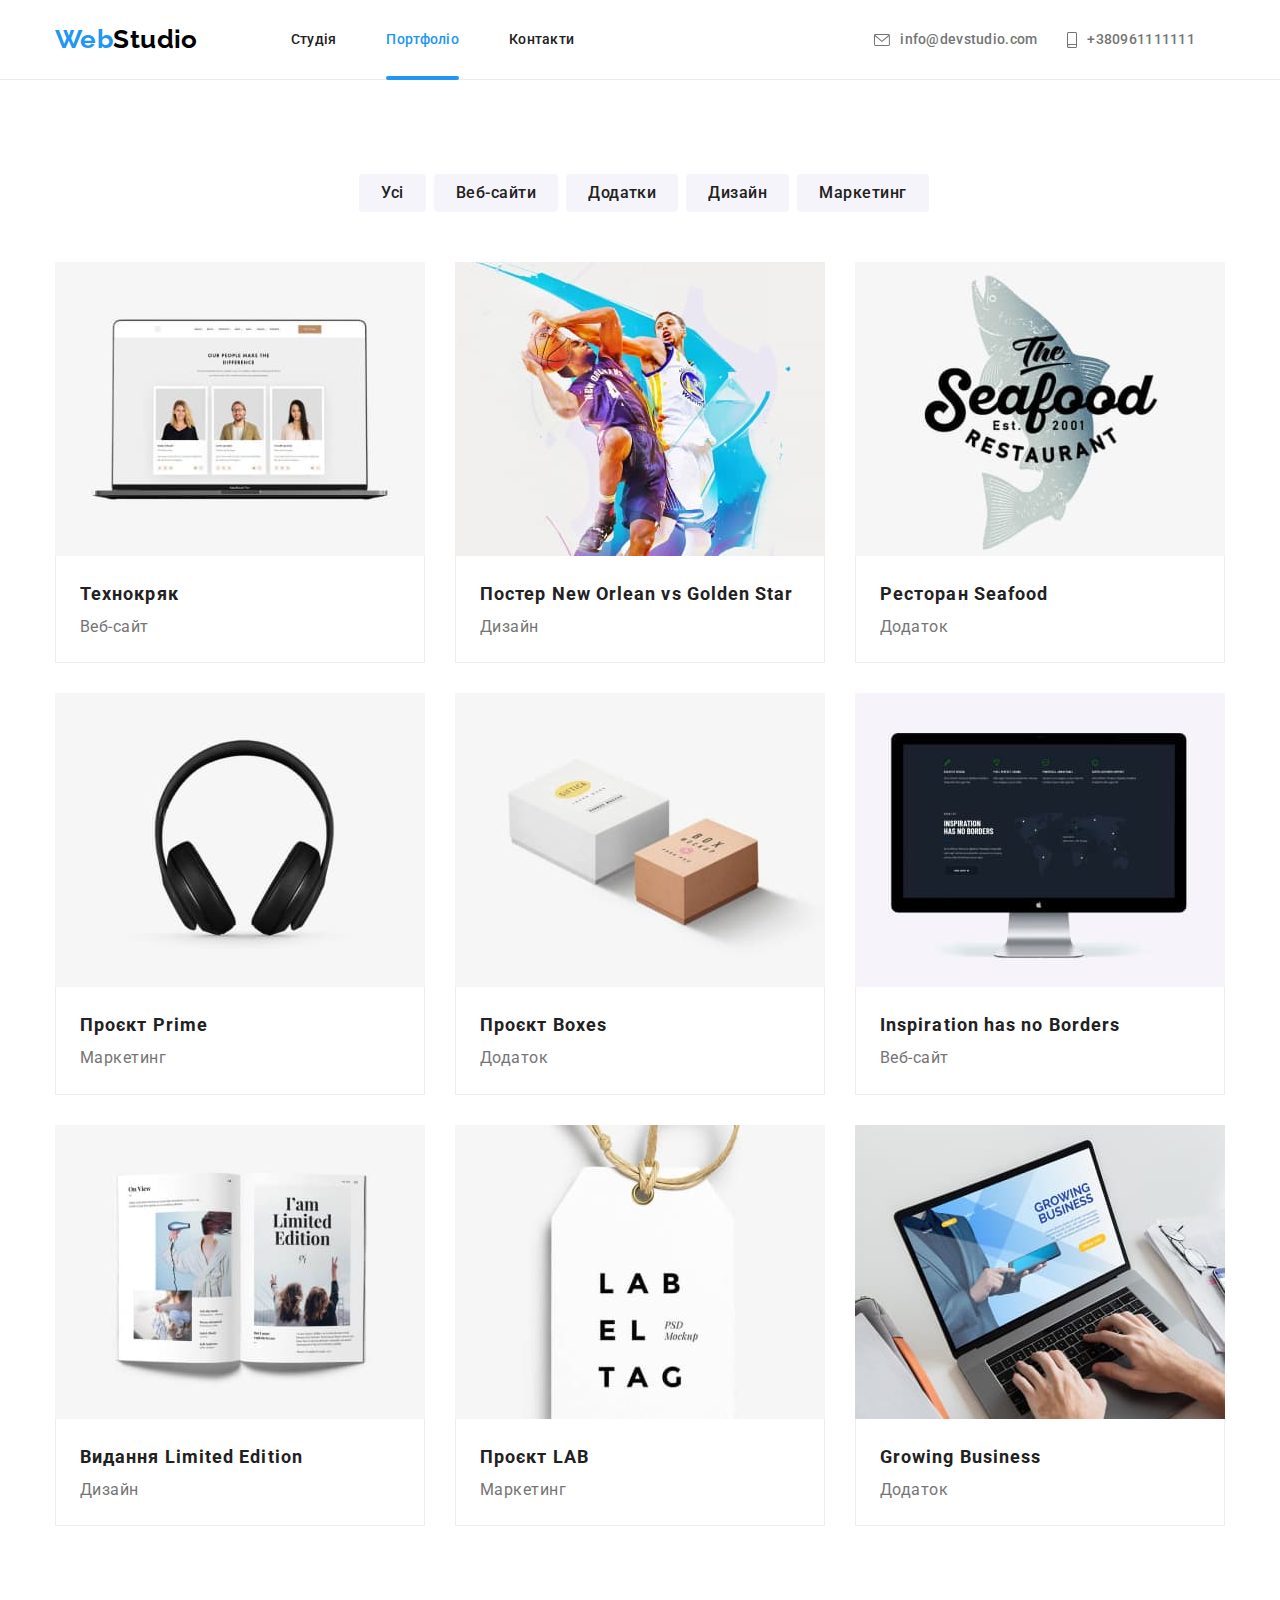
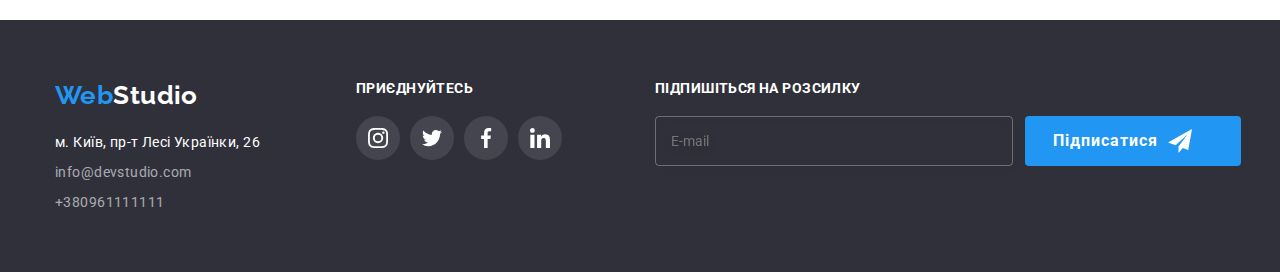
==== portfolio.html @ 1a04f48d "clone hw#6" ====
<!DOCTYPE html>
<html lang="uk">
  <head>
    <meta charset="UTF-8" />
    <meta http-equiv="X-UA-Compatible" content="IE=edge" />
    <meta name="viewport" content="width=device-width, initial-scale=1.0" />
    <title>Document</title>
    <link rel="preconnect" href="https://fonts.googleapis.com" />
    <link rel="preconnect" href="https://fonts.gstatic.com" crossorigin />
    <link href="https://fonts.googleapis.com/css2?family=Raleway:wght@700&family=Roboto:wght@400;500;700;900&display=swap"
      rel="stylesheet" />
    <link
      rel="stylesheet"
      href="https://cdnjs.cloudflare.com/ajax/libs/modern-normalize/1.1.0/modern-normalize.min.css"
    />
    <link rel="stylesheet" href="./css/styles.css" />
  </head>
  <body>
    <!-- HEADER -->
    <header class="header">
      <div class="container">
        <nav class="header-nav">
          <a lang="en" href="./index.html" class="logo">Web<span class="logo-black">Studio</span></a>
          <ul class="list header-list">
            <li class="item"><a class="link " href="./index.html">Студія</a></li>
            <li class="item"><a class="link current" href="./portfolio.html">Портфоліо</a></li>
            <li class="item"><a class="link" href="">Контакти</a></li>
          </ul>
          <ul class="list header-nav">
            <li class="item ">
              <a class="contacts" href="mailto:info@devstudio.com"> <svg class="header-list-icon" width="16" height="12">
                  <use href="./images/icons.svg#icon-mail"></use>
                </svg>
                info@devstudio.com</a>
            </li>
            <li class="item  ">
              <a class="contacts" href="tel:+380961111111"> <svg class="header-list-icon" width="10" height="16">
                  <use href="./images/icons.svg#icon-phone"></use>
                </svg>+380961111111</a>
            </li>
          </ul>
        </nav>
      </div>
    </header>
    <main>
      <!-- PORTFOLIO TITLE -->
      <section class="portfolio-section">
        <div class="container">
          <h1 class="portfolio-hidden">Портфоліо</h1>
          <ul class="list upper-list">
            <li class="item"><button class="portfolio-list" type="button">Усі</button></li>
            <li class="item"><button class="portfolio-list" type="button">Веб-сайти</button></li>
            <li class="item"><button class="portfolio-list" type="button">Додатки</button></li>
            <li class="item"><button class="portfolio-list" type="button">Дизайн</button></li>
            <li class="item"><button class="portfolio-list" type="button">Маркетинг</button></li>
          </ul>
          <ul class="list lower-list">
            <li class="item">
              <a class="reference" href="">
                <div class="lower-list-overlay">
                  <img  src="./images/notebook.jpg" alt="Ноутбук" width="370" />
                  <p class="lower-list-overlay-text">Ресурс пропонує комплексні пропозиції з різним рівнем функціоналу та сервісів. Все це дозволить відвідувачу отримати
                  вичерпні відомості про компанію чи приватну особу.</p>
                </div>
                <div class="border">
                  <h2 class="portfolio-title">Технокряк</h2>
                  <p class="portfolio-text">Веб-сайт</p>
                </div>
              </a>
            </li>
            <li class="item">
              <a class="reference" href="">
                <div class="lower-list-overlay">
                  <img class="img" src="./images/nba.jpg" alt="Чоловік грає в баскетбол" width="370" />
                  <p class="lower-list-overlay-text">Ресурс пропонує комплексні пропозиції з різним рівнем функціоналу та сервісів. Все це
                    дозволить відвідувачу отримати
                    вичерпні відомості про компанію чи приватну особу.</p>
                </div>
                <div class="border">
                  <h2 class="portfolio-title">
                    Постер <span lang="en">New Orlean vs Golden Star</span>
                  </h2>
                  <p class="portfolio-text">Дизайн</p>
                </div>
              </a>
            </li>
            <li class="item">
              <a class="reference" href="">
                <div class="lower-list-overlay">
                  <img class="img" src="./images/seafood.jpg" alt="Морська їжа" width="370" />
                  <p class="lower-list-overlay-text">Ресурс пропонує комплексні пропозиції з різним рівнем функціоналу та сервісів. Все це
                    дозволить відвідувачу отримати
                    вичерпні відомості про компанію чи приватну особу.</p>
                </div>
                <div class="border">
                  <h2 class="portfolio-title">Ресторан Seafood</h2>
                  <p class="portfolio-text">Додаток</p>
                </div>
              </a>
            </li>
            <li class="item">
              <a class="reference" href="">
                <div class="lower-list-overlay">
                  <img class="img" src="./images/earpods.jpg" alt="Навушники" width="370" />
                  <p class="lower-list-overlay-text">Ресурс пропонує комплексні пропозиції з різним рівнем функціоналу та сервісів. Все це
                    дозволить відвідувачу отримати
                    вичерпні відомості про компанію чи приватну особу.</p>
                </div>
                <div class="border">
                  <h2 class="portfolio-title">Проєкт Prime</h2>
                  <p class="portfolio-text">Маркетинг</p>
                </div>
              </a>
            </li>
            <li class="item">
              <a class="reference" href="">
                <div class="lower-list-overlay">
                  <img class="img" src="./images/boxes.jpg" alt="Коробки" width="370" />
                  <p class="lower-list-overlay-text">Ресурс пропонує комплексні пропозиції з різним рівнем функціоналу та сервісів. Все це
                    дозволить відвідувачу отримати
                    вичерпні відомості про компанію чи приватну особу.</p>
                </div>
                <div class="border">
                  <h2 class="portfolio-title">Проєкт Boxes</h2>
                  <p class="portfolio-text">Додаток</p>
                </div>
              </a>
            </li>
            <li class="item">
              <a class="reference" href="">
                <div  class="lower-list-overlay">
                  <img class="img" src="./images/monitor.jpg" alt="Монітор" width="370" />
                  <p class="lower-list-overlay-text">Ресурс пропонує комплексні пропозиції з різним рівнем функціоналу та сервісів. Все це
                    дозволить відвідувачу отримати
                    вичерпні відомості про компанію чи приватну особу.</p>
                </div>
                <div class="border">
                  <h2 class="portfolio-title">Inspiration has no Borders</h2>
                  <p class="portfolio-text">Веб-сайт</p>
                </div>
              </a>
            </li>
            <li class="item">
              <a class="reference" href="">
                <div  class="lower-list-overlay">
                  <img class="img" src="./images/magazine.jpg" alt="Журнал" width="370" />
                  <p class="lower-list-overlay-text">Ресурс пропонує комплексні пропозиції з різним рівнем функціоналу та сервісів. Все це
                    дозволить відвідувачу отримати
                    вичерпні відомості про компанію чи приватну особу.</p>
                </div>
                <div class="border">
                  <h2 class="portfolio-title">Видання Limited Edition</h2>
                  <p class="portfolio-text">Дизайн</p>
                </div>
              </a>
            </li>
            <li class="item">
              <a class="reference" href="">
               <div  class="lower-list-overlay">
                <img class="img" src="./images/lab.jpg" alt="Стікер" width="370" />
                <p class="lower-list-overlay-text">Ресурс пропонує комплексні пропозиції з різним рівнем функціоналу та сервісів. Все це
                  дозволить відвідувачу отримати
                  вичерпні відомості про компанію чи приватну особу.</p>
               </div>
                <div class="border">
                  <h2 class="portfolio-title">Проєкт LAB</h2>
                  <p class="portfolio-text">Маркетинг</p>
                </div>
              </a>
            </li>
            <li class="item">
              <a class="reference" href="">
                <div  class="lower-list-overlay">
                  <img class="img" src="./images/bussines.jpg" alt="Людина за ноутбуком" width="370" />
                  <p class="lower-list-overlay-text">Ресурс пропонує комплексні пропозиції з різним рівнем функціоналу та сервісів. Все це
                    дозволить відвідувачу отримати
                    вичерпні відомості про компанію чи приватну особу.</p>
                </div>
                <div class="border">
                  <h2 class="portfolio-title">Growing Business</h2>
                  <p class="portfolio-text">Додаток</p>
                </div>
              </a>
            </li>
          </ul>
        </div>
      </section>
    </main>
    <!-- FOOTER -->
    <footer class="footer">
      <div class="container footer-common-container">
        <div class="footer-nav-left">
          <a lang="en" href="./index.html" class="logo-footer">Web<span class="logo-white">Studio</span></a>
          <address>
            <ul class="footer-list-left list">
              <li>
                <a class="footer-adress-geo"
                  href="https://www.google.com/maps/place/%D0%B1%D1%83%D0%BB.+%D0%9B%D0%B5%D1%81%D0%B8+%D0%A3%D0%BA%D1%80%D0%B0%D0%B8%D0%BD%D0%BA%D0%B8,+26,+%D0%9A%D0%B8%D0%B5%D0%B2,+02000/@50.4265807,30.5361971,17z/data=!3m1!4b1!4m5!3m4!1s0x40d4cf0e033ecbe9:0x57a4dffefec77da0!8m2!3d50.4265807!4d30.5383858"
                  target="_blank" rel="noopener noreferrer">м. Київ, пр-т Лесі Українки, 26</a>
              </li>
              <li>
                <a href="mailto:info@devstudio.com" class="footer-adress-mail">info@devstudio.com</a>
              </li>
              <li><a href="tel:+380961111111" class="footer-adress-tel">+380961111111</a></li>
            </ul>
          </address>
        </div>
        <div class="footer-nav-right">
          <h3 class="footer-title-right">Приєднуйтесь</h3>
          <ul class="footer-list-right list">
            <li class="item footer-item-social">
              <a class="footer-link-social" href=""><svg class="footer-item-icon"
                  width="20" height="20">
                  <use href="./images/icons.svg#icon-instagram"></use></svg></a></li>
            <li class="item footer-item-social">
              <a class="footer-link-social" href=""><svg class="footer-item-icon"
                  width="20" height="20">
                  <use href="./images/icons.svg#icon-twitter"></use></svg></a></li>
            <li class="item footer-item-social">
              <a class="footer-link-social" href=""><svg class="footer-item-icon"
                  width="20" height="20">
                  <use href="./images/icons.svg#icon-facebook"></use></svg></a></li>
            <li class="item footer-item-social">
              <a class="footer-link-social" href=""><svg class="footer-item-icon"
                  width="20" height="20">
                  <use href="./images/icons.svg#icon-linkedin"></use></svg></a></li>
          </ul>
        </div>

        <div class="footer-nav-signup">
          <h3 class="footer-title-signup">Підпишіться на розсилку</h3>
          <form class="footer-signup-form">
            <input class="footer-nav-input" type="email" name="email" placeholder="E-mail">
            <button type="submit" class="button footer-signup-btn"> Підписатися <svg class="footer-signup-icon" width="24"
                height="24">
                <use href="./images/icons.svg#icon-send-1"></use>
              </svg></button>
          </form>
        </div>
      </div>
    </footer>
  </body>
</html>
---- css/styles.css ----
:root {
  --primary-text-color: #212121;
  --title-text-color: #757575;
  --accent-color: #2196f3;
  --secondary-text-color: #ffffff;
  --secondary-bkg-color: #f5f4fa;
  --secondary-logo-color: #000000;
  --primary-telmail-color: rgba(255, 255, 255, 0.6);
  --additional-items-color: #afb1b8;

  --trns: 250ms cubic-bezier(0.4, 0, 0.2, 1);
}
body {
  box-sizing: border-box;
  font-size: 14px;
  margin: 0;
  padding: 0;
  color: var(--primary-text-color);
  font-family: 'Roboto', sans-serif;
  letter-spacing: 0.03em;
}
h1,
h2,
h3,
h4,
h5,
h6,
p {
  margin: 0;
}
html,
body {
  margin: 0;
  padding: 0;
}
img {
  display: block;
  max-width: 100%;
  height: auto;
  margin: 0;
}
.container {
  margin-left: auto;
  margin-right: auto;
  width: 1200px;
  padding: 0 15px;
}
/* HEADER */
.header {
  background-color: var(--secondary-text-color);
  border-bottom: 1px solid #ececec;
  height: 80px;
}
.header-list .link {
  display: block;
  padding-top: 32px;
  padding-bottom: 32px;
}
.header-list .current {
  position: relative;
}
.current::after {
  position: absolute;
  content: '';
  bottom: 0;
  left: 0;
  width: 100%;
  height: 4px;

  background-color: var(--accent-color);
  border-radius: 2px;
}

.header-nav .contacts {
  display: flex;
  padding-top: 32px;
  padding-bottom: 32px;
  align-items: center;
}
.list {
  list-style: none;
  padding: 0;
  margin: 0;
}

.logo {
  display: block;
  color: var(--accent-color);
  text-decoration: none;
  font-family: Raleway, sans-serif;
  font-weight: 700;
  font-size: 26px;
  line-height: 1.19;
  padding-top: 24px;
  padding-bottom: 25px;
}
.link.current {
  color: var(--accent-color);
  text-decoration: none;
}
.logo-black {
  color: var(--secondary-logo-color);
}
.header-list {
  display: flex;
  margin-left: 93px;
}

.header-list .item:not(:last-child) {
  margin-right: 50px;
}
.header-nav {
  display: flex;
  align-items: center;
}
.link {
  color: var(--primary-text-color);
  text-decoration: none;
  letter-spacing: 0.02em;
  font-weight: 500;
  font-size: 14px;
  line-height: 1.14;

  transition: color var(--trns);
}

.link:hover,
.link:focus {
  color: var(--accent-color);
}
.header-nav {
  display: flex;
  margin-left: auto;
}
.header-nav .item {
  margin-right: 30px;
}
.contacts {
  color: var(--title-text-color);
  text-decoration: none;
  letter-spacing: 0.02em;
  font-weight: 500;
  font-size: 14px;
  line-height: 1.14;

  transition: color var(--trns);
}

.contacts:hover,
.contacts:focus {
  color: var(--accent-color);
}
.contacts-icon {
  margin-right: 10px;
}
.contacts:hover .header-list-icon,
.contacts:focus .header-list-icon {
  fill: var(--accent-color);
}
.header-list-icon {
  margin-right: 10px;
  fill: var(--title-text-color);

  transition: fill var(--trns);
}
/* MAIN HERO */
.hero {
  max-width: 1600px;
  height: 600px;
  margin: 0 auto;
  background-image: linear-gradient(to right, rgba(47, 48, 58, 0.4), rgba(47, 48, 58, 0.4)),
    url(../images/overlay.jpg);
  background-repeat: no-repeat;
  background-position: center;
  background-size: cover;
  text-align: center;
  padding-top: 200px;
  padding-bottom: 200px;
  background-color: #2f303a;
}

.hero-title {
  color: var(--secondary-text-color);
  font-weight: 900;
  font-size: 44px;
  line-height: 1.36;

  letter-spacing: 0.06em;
  text-transform: uppercase;
  margin-left: auto;
  margin-right: auto;
  margin-bottom: 30px;
  width: 696px;
}
.button {
  color: var(--secondary-text-color);
  background-color: var(--accent-color);
  font-weight: 700;
  font-size: 16px;
  line-height: 1.88;
  cursor: pointer;
  align-items: center;
  text-align: center;
  letter-spacing: 0.06em;
  font-family: inherit;
  border-radius: 4px;
  padding: 10px 32px;
  min-width: 216px;
  border: 0px;

  transition: background-color var(--trns);
}
.button:hover,
.button:focus {
  color: var(--secondary-text-color);
  background-color: #188ce8;
}
/* FEATURES */

.features {
  padding-top: 94px;
  padding-bottom: 94px;
}
.features-list {
  display: flex;
}
.features-list-item {
  display: block;
  width: 270px;
  border-radius: 4px;
}
.features-list-item:not(:last-child) {
  margin-right: 30px;
}
.features-icon {
  display: flex;
  justify-content: center;
  align-items: center;
  width: 270px;
  height: 120px;
  margin-bottom: 30px;
  background-color: var(--secondary-bkg-color);
  border-radius: 4px;
}

.advantages {
  visibility: hidden;
  pointer-events: none;
  position: absolute;
}
.features-title {
  font-size: 14px;
  line-height: 1.14;
  text-transform: uppercase;
  margin-top: 0;
  margin-bottom: 10px;
}
.features-text {
  color: var(--title-text-color);
  font-size: 14px;
  line-height: 1.7;
  margin-top: 0;
  margin-bottom: 0;
}
/* WORKS */

.work {
  font-size: 36px;
  line-height: 1.16;
  text-align: center;
  margin-top: 0;
  margin-bottom: 50px;
}
.work-section {
  padding-bottom: 94px;
}
.work-list {
  display: flex;
}
.work-list .item {
  margin-right: 30px;
}
.work-list .item:nth-child(3n) {
  margin-right: 0;
}
.work-section .item {
  position: relative;
}
.work-section-title {
  position: absolute;
  bottom: 0;
  left: 0;
  display: flex;
  justify-content: center;
  align-items: center;

  width: 100%;
  height: 70px;

  background-color: rgba(47, 48, 58, 0.8);
  color: var(--secondary-text-color);

  font-size: 14px;
  line-height: 1.14px;
  text-align: center;
  letter-spacing: 0.03em;
  text-transform: uppercase;
}
/* TEAM */

.team-our {
  font-size: 36px;
  line-height: 1.16;
  text-align: center;
  padding-bottom: 0;
  margin-top: 0;
  margin-bottom: 50px;
}
.player-one,
.player-three {
  padding: 30px 70px;
}
.player-two {
  padding: 30px 61px 30px 62px;
}
.player-four {
  padding: 30px 62px 30px 63px;
}
.team {
  padding-bottom: 94px;
  padding-top: 94px;
}
.team-list {
  display: flex;
}
.team-list .item {
  margin-right: 30px;
  background-color: var(--secondary-text-color);
  box-shadow: 0px 1px 3px rgba(0, 0, 0, 0.12), 0px 1px 1px rgba(0, 0, 0, 0.14),
    0px 2px 1px rgba(0, 0, 0, 0.2);
  border-radius: 0px 0px 4px 4px;
}
.team-list .item:nth-child(4n) {
  margin-right: 0;
}
.position {
  margin-top: 10px;
}
.team:nth-child(2n) {
  background-color: var(--secondary-bkg-color);
}
.name {
  font-weight: 500;
  font-size: 16px;
  line-height: 1.19;
  text-align: center;
}
.position {
  color: var(--title-text-color);
  font-size: 16px;
  line-height: 1.9;
  text-align: center;
}
.team-list-social {
  display: flex;
  justify-content: center;
  padding: 16px 32px 30px 32px;
  gap: 10px;
}
.team-link-social {
  fill: var(--additional-items-color);
  display: flex;
  justify-content: center;
  align-items: center;
  width: 44px;
  height: 44px;
  border-radius: 50%;

  transition: fill var(--trns), border-radius var(--trns), background-color var(--trns);
}
.team-link-social:hover,
.team-link-social:focus {
  fill: var(--secondary-text-color);
  border-radius: 50%;
  background-color: var(--accent-color);
}

/* CLIENTS */
.clients {
  padding: 94px 0;
}
.clients-title {
  font-size: 36px;
  line-height: 1.16;
  text-align: center;
  margin-bottom: 50px;
}
.clients-list {
  display: flex;
}
.clients-list-link {
  display: flex;
  justify-content: center;
  align-items: center;
  width: 170px;
  height: 92px;
  border: 1px solid var(--additional-items-color);
  border-radius: 4px;

  transition: border var(--trns);
}
.clients-list-item + .clients-list-item {
  margin-left: 30px;
}
.clients .clients-item {
  fill: var(--additional-items-color);

  transition: fill var(--trns);
}
.clients-list-link:hover,
.clients-list-link:focus {
  border: 1px solid var(--accent-color);
}
.clients-list-link:hover .clients-item,
.clients-list-link:focus .clients-item {
  fill: var(--accent-color);
}

/* FOOTER */
.footer-list-left {
  display: inline-block;
  font-weight: 400;
  font-size: 14px;
  line-height: 1.7;
  letter-spacing: 0.03em;
  font-style: normal;
}
.footer-common-container {
  display: flex;
}
.footer {
  padding: 60px 0 60px 0;
  background-color: #2f303a;
}
.footer-adress-mail {
  display: block;
  width: 231px;
  height: 21px;
  color: var(--primary-telmail-color);
  text-decoration: none;
  margin-bottom: 9px;
}
.footer-adress-tel {
  display: block;
  width: 231px;
  height: 21px;
  color: var(--primary-telmail-color);
  text-decoration: none;
}
.logo-white {
  margin-bottom: 20px;
  color: var(--secondary-text-color);
  display: inline-block;
}
.logo-footer {
  display: inline-block;
  width: 145px;
  height: 31px;
  color: var(--accent-color);
  text-decoration: none;
  font-family: 'Raleway', sans-serif;
  font-weight: 700;
  font-size: 26px;
  line-height: 1.19;
  margin-bottom: 20px;
}
.footer-nav-right {
  margin-left: 70px;
  margin-right: 93px;
}
.footer-list-right {
  display: flex;
  width: 206px;
}
.footer-item-icon {
  fill: var(--secondary-text-color);
}
.footer-link-social {
  display: flex;
  justify-content: center;
  align-items: center;
  width: 44px;
  height: 44px;
  border-radius: 50%;

  transition: border-radius var(--trns), background-color var(--trns);
}
.footer-link-social:hover,
.footer-link-social:focus {
  background-color: var(--accent-color);
  border-radius: 50%;
}
.footer-list-right .item {
  display: inline-block;
  min-width: 44px;
  min-height: 44px;
  background-repeat: no-repeat;
  background-position: center;
  background-size: contain;
  background-color: rgba(255, 255, 255, 0.1);
  border-radius: 50%;
  background-position: center;
}
.footer-list-right .item + .item {
  margin-left: 10px;
}
.footer-adress-geo {
  display: inline-block;
  width: 231px;
  height: 21px;
  margin-bottom: 9px;
  color: var(--secondary-text-color);
  text-decoration: none;
}
.footer-title-right,
.footer-title-signup {
  margin-top: 0;
  font-style: normal;
  font-weight: 700;
  font-size: 14px;
  line-height: 16px;
  letter-spacing: 0.03em;
  text-transform: uppercase;
  margin-bottom: 20px;
  color: #ffffff;
}
.footer-signup-form {
  display: flex;
}
.footer-signup-btn {
  display: flex;
  margin-left: 12px;
  width: 200px;
  padding: 10px 28px;
}
.footer-signup-icon {
  margin-left: 10px;
  fill: var(--secondary-text-color);
}
.footer-nav-input {
  box-sizing: border-box;
  padding: 15px;
  width: 358px;
  height: 50px;
  border: 1px solid rgba(255, 255, 255, 0.3);
  filter: drop-shadow(0px 4px 4px rgba(0, 0, 0, 0.15));
  border-radius: 4px;
  background-color: transparent;
  outline: 1px solid transparent;
}

/* PORTFOLIO */
.portfolio-title {
}
.upper-list {
  display: flex;
  justify-content: center;
}
.upper-list .item {
  margin-left: 8px;
  margin-bottom: 50px;
}

.border {
  border: 1px solid #eeeeee;
  border-top: 0;
  padding: 20px 24px;
}
.upper-list .item + .item {
  margin-right: 0;
}
.portfolio-section {
  padding-top: 94px;
  padding-bottom: 94px;
}
.lower-list {
  display: flex;
  flex-wrap: wrap;
}
.lower-list .item {
  width: 370px;
  margin-right: 30px;
  margin-bottom: 30px;
}
.lower-list .reference {
  display: block;
}
.lower-list .reference:hover,
.lower-list .reference:focus {
  box-shadow: 0px 1px 1px rgba(0, 0, 0, 0.12), 0px 4px 4px rgba(0, 0, 0, 0.06),
    1px 4px 6px rgba(0, 0, 0, 0.16);
}
.lower-list .item:nth-child(3n) {
  margin-right: 0;
}
.lower-list .item:nth-last-child(-n + 3) {
  margin-bottom: 0;
}
.img {
  display: block;
  margin-bottom: 0;
}
.portfolio-list {
  color: var(--primary-text-color);
  background-color: var(--secondary-bkg-color);
  font-family: inherit;
  font-weight: 500;
  font-size: 16px;
  line-height: 1.62;
  text-align: center;
  letter-spacing: 0.03em;
  cursor: pointer;
  border: 0;
  border-radius: 4px;
  padding: 6px 22px;

  transition: color var(--trns), border-radius var(--trns), box-shadow var(--trns),
    background-color var(--trns);
}
.portfolio-list:hover,
.portfolio-list:focus {
  color: var(--secondary-text-color);
  background-color: var(--accent-color);
  border-radius: 4px;
  box-shadow: 0px 3px 1px rgba(0, 0, 0, 0.1), 0px 1px 2px rgba(0, 0, 0, 0.08),
    0px 2px 2px rgba(0, 0, 0, 0.12);
}
.portfolio-hidden {
  visibility: hidden;
  pointer-events: none;
  position: absolute;
}
.portfolio-title {
  font-size: 18px;
  line-height: 2;
  letter-spacing: 0.06em;
  color: var(--primary-text-color);
}
.portfolio-text {
  font-size: 16px;
  line-height: 1.9;
  letter-spacing: 0.03em;
  color: var(--title-text-color);
}

.reference {
  text-decoration: none;

  transition: box-shadow var(--trns);
}

.lower-list-overlay {
  position: relative;
  overflow: hidden;
}
.lower-list-overlay::before {
  content: '';
  display: inline-block;
  position: absolute;
  width: 100%;
  height: 100%;
  background-color: rgba(33, 150, 243, 0.9);
  opacity: 0;

  transform: translateY(100%);
  transition: transform var(--trns);
}
.lower-list-overlay-text {
  position: absolute;

  top: 0;
  width: 322px;
  padding: 63px 24px;
  opacity: 0;
  font-size: 18px;
  line-height: 1.56;
  letter-spacing: 0.03em;
  color: var(--secondary-text-color);
  transform: translateY(100%);
  transition: transform var(--trns);
}
.reference:hover .lower-list-overlay-text {
  opacity: 1;
  transform: translateY(0%);
}
.reference:hover .lower-list-overlay::before {
  opacity: 1;
  transform: translateY(0%);
}

/* MODAL WINDOW */
.backdrop {
  position: fixed;
  top: 0;
  left: 0;
  width: 100%;
  height: 100%;
  background-color: rgba(0, 0, 0, 0.2);
  opacity: 1;
  visibility: visible;

  transition: opacity var(--trns), visibility var(--trns);
}
.backdrop.is-hidden {
  opacity: 0;
  pointer-events: none;
  visibility: hidden;
}

.backdrop.is-hidden .hero-modal-button {
  transform: translate(-50%, -50%) scale(0.8);
}
.hero-modal-button {
  position: absolute;
  top: 50%;
  left: 50%;
  transform: translate(-50%, -50%) scale(1);
  width: 528px;
  height: 581px;
  background-color: var(--secondary-text-color);
  padding: 40px;

  transition: transform var(--trns);
}
.backdrop-close-button {
  position: absolute;
  top: 8px;
  right: 8px;
  display: flex;
  justify-content: center;
  align-items: center;
  width: 30px;
  height: 30px;
  border-radius: 50%;
  background-color: var(--secondary-text-color);
  border: 1px solid rgba(0, 0, 0, 0.1);
  margin-left: auto;
  padding: 0;
  transition: fill var(--trns), cursor var(--trns);
}
.backdrop-close-button:hover {
  fill: var(--accent-color);
  cursor: pointer;
}

/* FORM */

.form-title {
  font-weight: 700;
  font-size: 20px;
  line-height: 1.15;
  text-align: center;
  letter-spacing: 0.03em;

  color: #212121;
  margin-bottom: 12px;
}
.form__label {
  display: flex;
  flex-direction: column;
  margin-bottom: 10px;
  position: relative;
}
.form__input {
  padding: 11px 10px 11px 30px;
  border: 1px solid rgba(33, 33, 33, 0.2);
  border-radius: 4px;
  transition: border-color var(--trns), cursor var(--trns);
  outline: 1px solid transparent;
}
.form__input:hover,
.form__input:focus {
  border-color: var(--accent-color);
  cursor: pointer;
}
.form__input:hover + .form-icon,
.form__input:focus +.form-icon {
  fill: var(--accent-color);
  
}
.label-name {
  margin-bottom: 4px;

  font-weight: 400;
  font-size: 12px;
  line-height: 14px;
  letter-spacing: 0.01em;
  color: #757575;
}
.form-icon {
  position: absolute;
  top: 50%;
  left: 12px;
  transform: translate(-50% -50%);
  transition: fill var(--trns);
}

.form-textarea {
  resize: none;
  height: 120px;
}

.input-checkbox {
  position: absolute;
  width: 1px;
  height: 1px;
  visibility: hidden;
  overflow: hidden;
  clip: rect(0,0,0,0);
  margin: -1px;
}
.input-checkbox:checked + .label-checkbox .checkbox-custom{
 fill: var(--secondary-text-color);
background-color: var(--accent-color);
border-radius: 2px;
border: none;
}
.label-checkbox {
  display: flex;
}
.checkbox-custom {
display: flex;
justify-content: center;
align-items: center;
margin-right: 7px;
fill: transparent;
border: 2px solid var(--primary-text-color);
border-radius: 2px;
width: 16px;
height: 15px;

transition: fill var(--trns),background-color var(--trns);


}
.checkbox {
  display: flex;
  align-items: center;
  justify-content: center;
}
.submit-button {
  display: block;
margin-top: 30px;
margin-left: auto;
margin-right: auto;
}
.checkbox-text-start {

    font-weight: 400;
    font-size: 14px;
    line-height: 1.71;
    letter-spacing: 0.03em;
    color: #757575;
}
.checkbox-link {
 
    font-weight: 400;
    font-size: 14px;
    line-height: 1.71px;
    letter-spacing: 0.03em;
    text-decoration-line: underline;
    color: #2196F3;
}
.form__label::placeholder {
  font-size: 12px;
    line-height: 1.16px;
    letter-spacing: 0.01em;
  color: rgba(117, 117, 117, 0.5);
}
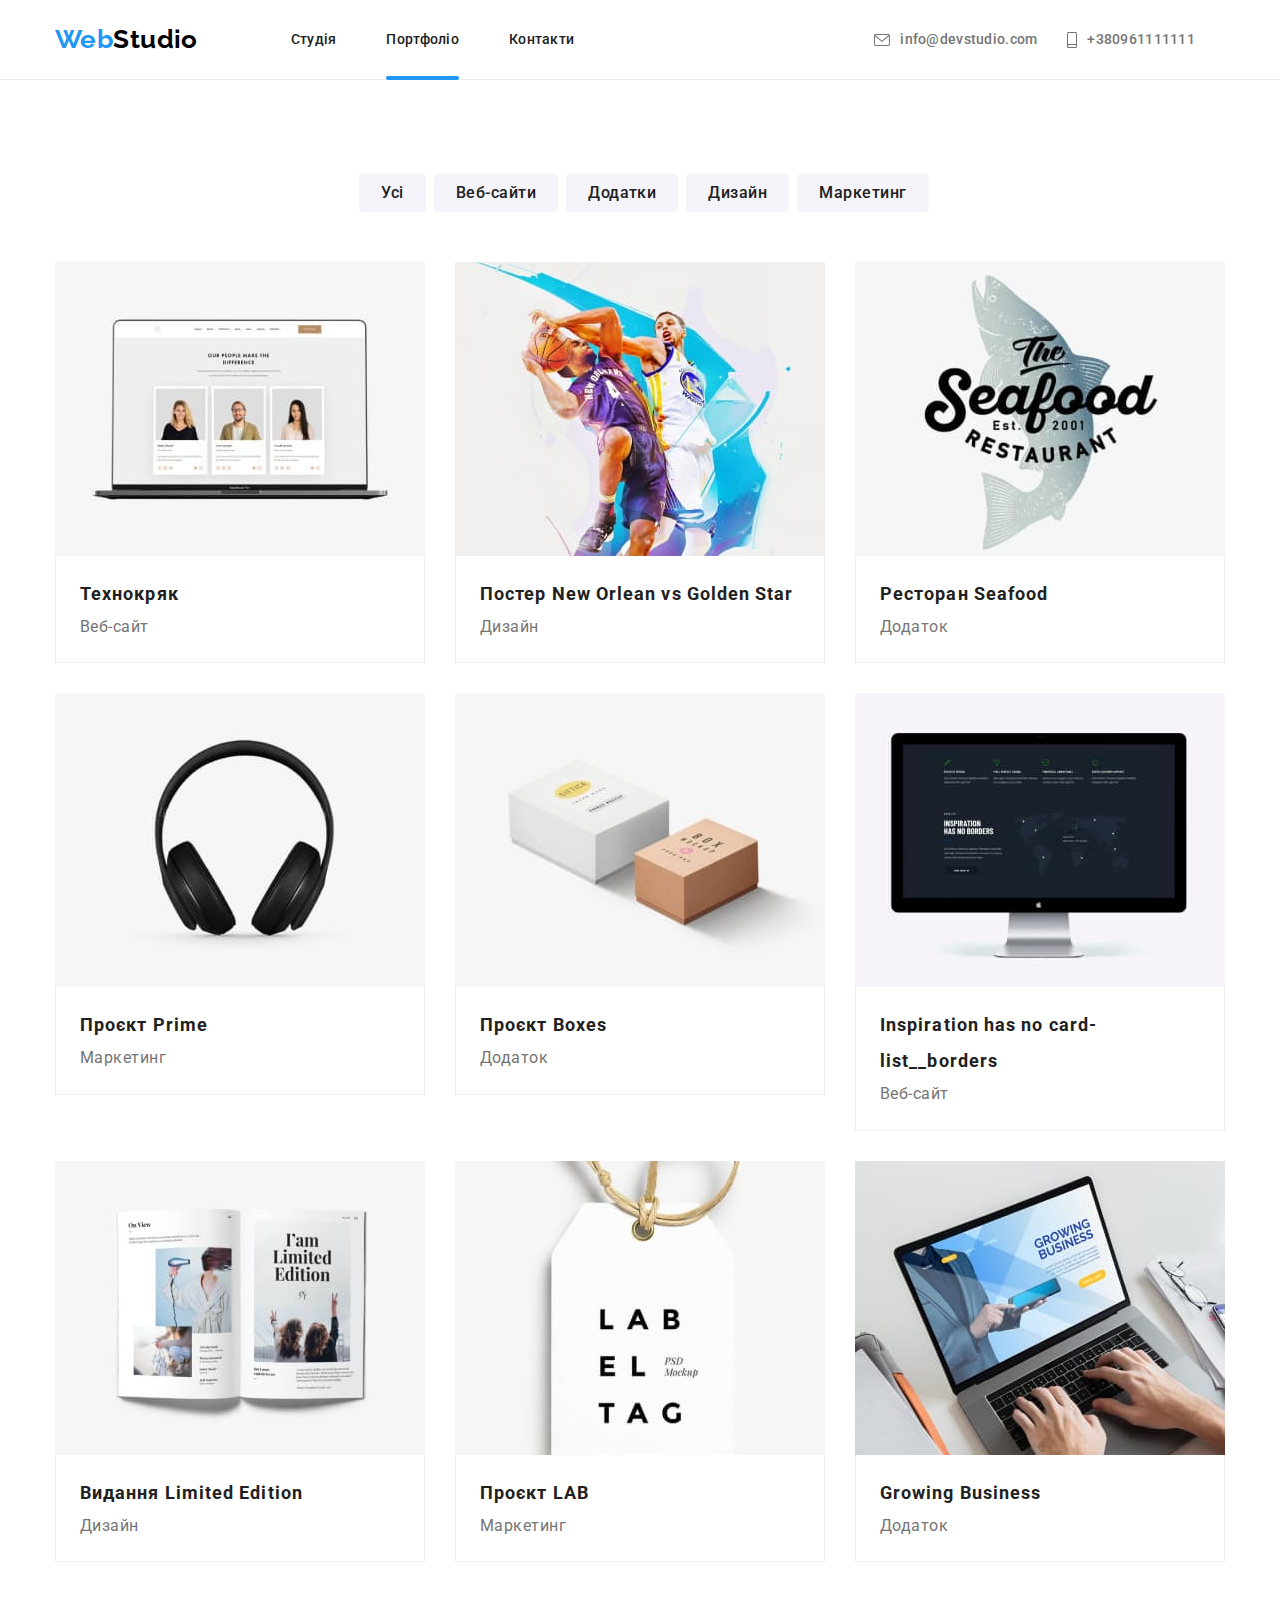
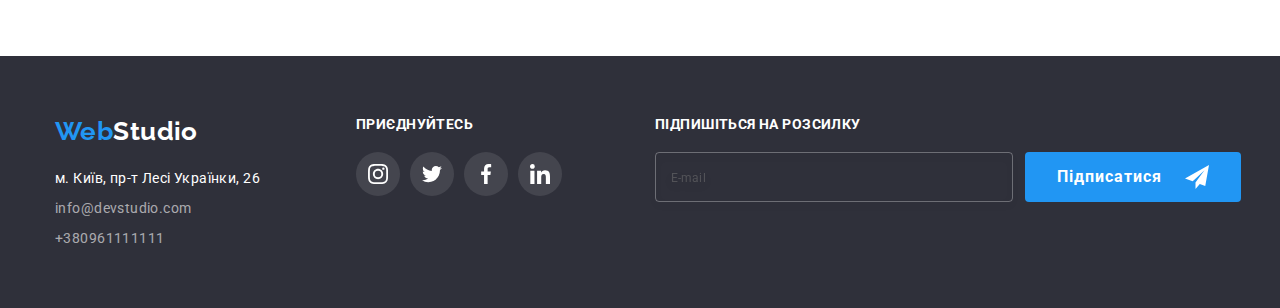
==== commit 3b11c35b: "make context acording to BEM" ====
--- a/portfolio.html
+++ b/portfolio.html
@@ -13,172 +13,177 @@
       rel="stylesheet"
       href="https://cdnjs.cloudflare.com/ajax/libs/modern-normalize/1.1.0/modern-normalize.min.css"
     />
+    <link rel="stylesheet" href="./css/main.min.css" />
     <link rel="stylesheet" href="./css/styles.css" />
   </head>
   <body>
     <!-- HEADER -->
-    <header class="header">
-      <div class="container">
-        <nav class="header-nav">
-          <a lang="en" href="./index.html" class="logo">Web<span class="logo-black">Studio</span></a>
-          <ul class="list header-list">
-            <li class="item"><a class="link " href="./index.html">Студія</a></li>
-            <li class="item"><a class="link current" href="./portfolio.html">Портфоліо</a></li>
-            <li class="item"><a class="link" href="">Контакти</a></li>
-          </ul>
-          <ul class="list header-nav">
-            <li class="item ">
-              <a class="contacts" href="mailto:info@devstudio.com"> <svg class="header-list-icon" width="16" height="12">
-                  <use href="./images/icons.svg#icon-mail"></use>
-                </svg>
-                info@devstudio.com</a>
-            </li>
-            <li class="item  ">
-              <a class="contacts" href="tel:+380961111111"> <svg class="header-list-icon" width="10" height="16">
-                  <use href="./images/icons.svg#icon-phone"></use>
-                </svg>+380961111111</a>
-            </li>
-          </ul>
-        </nav>
-      </div>
-    </header>
+  <header class="header">
+    <div class="container">
+      <nav class="nav">
+        <a class="nav__link" lang="en" href="./index.html">Web<span class="nav__text">Studio</span></a>
+        <ul class="list nav-list">
+          <li class="nav-list__item"><a class="nav-list__link " href="./index.html">Студія</a></li>
+          <li class="nav-list__item"><a class="nav-list__link nav-list__link--active" href="./portfolio.html">Портфоліо</a></li>
+          <li class="nav-list__item"><a class="nav-list__link" href="">Контакти</a></li>
+        </ul>
+        <ul class="list header-contacts">
+          <li class="header-contacts__item">
+            <a class="header-contacts__link" href="mailto:info@devstudio.com">
+              <svg class="header-contacts__icon" width="16" height="12">
+                <use href="./images/icons.svg#icon-mail"></use>
+              </svg>
+              <span class="header-contacts__text">info@devstudio.com</span></a>
+          </li>
+          <li class="header-contacts__item">
+            <a class="header-contacts__link" href="tel:+380961111111">
+              <svg class="header-contacts__icon" width="10" height="16">
+                <use href="./images/icons.svg#icon-phone"></use>
+              </svg>
+              <span class="header-contacts__text">+380961111111</span></a>
+          </li>
+        </ul>
+      </nav>
+    </div>
+  </header>
     <main>
       <!-- PORTFOLIO TITLE -->
-      <section class="portfolio-section">
+      <section class="portfolio">
         <div class="container">
-          <h1 class="portfolio-hidden">Портфоліо</h1>
-          <ul class="list upper-list">
-            <li class="item"><button class="portfolio-list" type="button">Усі</button></li>
-            <li class="item"><button class="portfolio-list" type="button">Веб-сайти</button></li>
-            <li class="item"><button class="portfolio-list" type="button">Додатки</button></li>
-            <li class="item"><button class="portfolio-list" type="button">Дизайн</button></li>
-            <li class="item"><button class="portfolio-list" type="button">Маркетинг</button></li>
+          <h1 class="portfolio__title">Портфоліо</h1>
+          <ul class="list portfolio__list">
+            <li class="portfolio__item"><button class="portfolio__button" type="button">Усі</button></li>
+            <li class="portfolio__item"><button class="portfolio__button" type="button">Веб-сайти</button></li>
+            <li class="portfolio__item"><button class="portfolio__button" type="button">Додатки</button></li>
+            <li class="portfolio__item"><button class="portfolio__button" type="button">Дизайн</button></li>
+            <li class="portfolio__item"><button class="portfolio__button" type="button">Маркетинг</button></li>
           </ul>
-          <ul class="list lower-list">
-            <li class="item">
-              <a class="reference" href="">
-                <div class="lower-list-overlay">
-                  <img  src="./images/notebook.jpg" alt="Ноутбук" width="370" />
-                  <p class="lower-list-overlay-text">Ресурс пропонує комплексні пропозиції з різним рівнем функціоналу та сервісів. Все це дозволить відвідувачу отримати
+
+          <ul class="list cards-list">
+            <li class="cards-list__item">
+              <a class="cards-list__link" href="">
+                <div class="card-list__overlay">
+                  <img class="img" src="./images/notebook.jpg" alt="Ноутбук" width="370" />
+                  <p class="cards-list__text">Ресурс пропонує комплексні пропозиції з різним рівнем функціоналу та сервісів. Все це дозволить відвідувачу отримати
                   вичерпні відомості про компанію чи приватну особу.</p>
                 </div>
-                <div class="border">
-                  <h2 class="portfolio-title">Технокряк</h2>
-                  <p class="portfolio-text">Веб-сайт</p>
-                </div>
-              </a>
-            </li>
-            <li class="item">
-              <a class="reference" href="">
-                <div class="lower-list-overlay">
+                <div class="card-list__border">
+                  <h2 class="card-list__heading">Технокряк</h2>
+                  <p class="card-list__paragrah">Веб-сайт</p>
+                </div>
+              </a>
+            </li>
+            <li class="cards-list__item">
+              <a class="cards-list__link" href="">
+                <div class="card-list__overlay">
                   <img class="img" src="./images/nba.jpg" alt="Чоловік грає в баскетбол" width="370" />
-                  <p class="lower-list-overlay-text">Ресурс пропонує комплексні пропозиції з різним рівнем функціоналу та сервісів. Все це
-                    дозволить відвідувачу отримати
-                    вичерпні відомості про компанію чи приватну особу.</p>
-                </div>
-                <div class="border">
-                  <h2 class="portfolio-title">
+                  <p class="cards-list__text">Ресурс пропонує комплексні пропозиції з різним рівнем функціоналу та сервісів. Все це
+                    дозволить відвідувачу отримати
+                    вичерпні відомості про компанію чи приватну особу.</p>
+                </div>
+                <div class="card-list__border">
+                  <h2 class="card-list__heading">
                     Постер <span lang="en">New Orlean vs Golden Star</span>
                   </h2>
-                  <p class="portfolio-text">Дизайн</p>
-                </div>
-              </a>
-            </li>
-            <li class="item">
-              <a class="reference" href="">
-                <div class="lower-list-overlay">
+                  <p class="card-list__paragrah">Дизайн</p>
+                </div>
+              </a>
+            </li>
+            <li class="cards-list__item">
+              <a class="cards-list__link" href="">
+                <div class="card-list__overlay">
                   <img class="img" src="./images/seafood.jpg" alt="Морська їжа" width="370" />
-                  <p class="lower-list-overlay-text">Ресурс пропонує комплексні пропозиції з різним рівнем функціоналу та сервісів. Все це
-                    дозволить відвідувачу отримати
-                    вичерпні відомості про компанію чи приватну особу.</p>
-                </div>
-                <div class="border">
-                  <h2 class="portfolio-title">Ресторан Seafood</h2>
-                  <p class="portfolio-text">Додаток</p>
-                </div>
-              </a>
-            </li>
-            <li class="item">
-              <a class="reference" href="">
-                <div class="lower-list-overlay">
+                  <p class="cards-list__text">Ресурс пропонує комплексні пропозиції з різним рівнем функціоналу та сервісів. Все це
+                    дозволить відвідувачу отримати
+                    вичерпні відомості про компанію чи приватну особу.</p>
+                </div>
+                <div class="card-list__border">
+                  <h2 class="card-list__heading">Ресторан Seafood</h2>
+                  <p class="card-list__paragrah">Додаток</p>
+                </div>
+              </a>
+            </li>
+            <li class="cards-list__item">
+              <a class="cards-list__link" href="">
+                <div class="card-list__overlay">
                   <img class="img" src="./images/earpods.jpg" alt="Навушники" width="370" />
-                  <p class="lower-list-overlay-text">Ресурс пропонує комплексні пропозиції з різним рівнем функціоналу та сервісів. Все це
-                    дозволить відвідувачу отримати
-                    вичерпні відомості про компанію чи приватну особу.</p>
-                </div>
-                <div class="border">
-                  <h2 class="portfolio-title">Проєкт Prime</h2>
-                  <p class="portfolio-text">Маркетинг</p>
-                </div>
-              </a>
-            </li>
-            <li class="item">
-              <a class="reference" href="">
-                <div class="lower-list-overlay">
+                  <p class="cards-list__text">Ресурс пропонує комплексні пропозиції з різним рівнем функціоналу та сервісів. Все це
+                    дозволить відвідувачу отримати
+                    вичерпні відомості про компанію чи приватну особу.</p>
+                </div>
+                <div class="card-list__border">
+                  <h2 class="card-list__heading">Проєкт Prime</h2>
+                  <p class="card-list__paragrah">Маркетинг</p>
+                </div>
+              </a>
+            </li>
+            <li class="cards-list__item">
+              <a class="cards-list__link" href="">
+                <div class="card-list__overlay">
                   <img class="img" src="./images/boxes.jpg" alt="Коробки" width="370" />
-                  <p class="lower-list-overlay-text">Ресурс пропонує комплексні пропозиції з різним рівнем функціоналу та сервісів. Все це
-                    дозволить відвідувачу отримати
-                    вичерпні відомості про компанію чи приватну особу.</p>
-                </div>
-                <div class="border">
-                  <h2 class="portfolio-title">Проєкт Boxes</h2>
-                  <p class="portfolio-text">Додаток</p>
-                </div>
-              </a>
-            </li>
-            <li class="item">
-              <a class="reference" href="">
-                <div  class="lower-list-overlay">
+                  <p class="cards-list__text">Ресурс пропонує комплексні пропозиції з різним рівнем функціоналу та сервісів. Все це
+                    дозволить відвідувачу отримати
+                    вичерпні відомості про компанію чи приватну особу.</p>
+                </div>
+                <div class="card-list__border">
+                  <h2 class="card-list__heading">Проєкт Boxes</h2>
+                  <p class="card-list__paragrah">Додаток</p>
+                </div>
+              </a>
+            </li>
+            <li class="cards-list__item">
+              <a class="cards-list__link" href="">
+                <div  class="card-list__overlay">
                   <img class="img" src="./images/monitor.jpg" alt="Монітор" width="370" />
-                  <p class="lower-list-overlay-text">Ресурс пропонує комплексні пропозиції з різним рівнем функціоналу та сервісів. Все це
-                    дозволить відвідувачу отримати
-                    вичерпні відомості про компанію чи приватну особу.</p>
-                </div>
-                <div class="border">
-                  <h2 class="portfolio-title">Inspiration has no Borders</h2>
-                  <p class="portfolio-text">Веб-сайт</p>
-                </div>
-              </a>
-            </li>
-            <li class="item">
-              <a class="reference" href="">
-                <div  class="lower-list-overlay">
+                  <p class="cards-list__text">Ресурс пропонує комплексні пропозиції з різним рівнем функціоналу та сервісів. Все це
+                    дозволить відвідувачу отримати
+                    вичерпні відомості про компанію чи приватну особу.</p>
+                </div>
+                <div class="card-list__border">
+                  <h2 class="card-list__heading">Inspiration has no card-list__borders</h2>
+                  <p class="card-list__paragrah">Веб-сайт</p>
+                </div>
+              </a>
+            </li>
+            <li class="cards-list__item">
+              <a class="cards-list__link" href="">
+                <div  class="card-list__overlay">
                   <img class="img" src="./images/magazine.jpg" alt="Журнал" width="370" />
-                  <p class="lower-list-overlay-text">Ресурс пропонує комплексні пропозиції з різним рівнем функціоналу та сервісів. Все це
-                    дозволить відвідувачу отримати
-                    вичерпні відомості про компанію чи приватну особу.</p>
-                </div>
-                <div class="border">
-                  <h2 class="portfolio-title">Видання Limited Edition</h2>
-                  <p class="portfolio-text">Дизайн</p>
-                </div>
-              </a>
-            </li>
-            <li class="item">
-              <a class="reference" href="">
-               <div  class="lower-list-overlay">
+                  <p class="cards-list__text">Ресурс пропонує комплексні пропозиції з різним рівнем функціоналу та сервісів. Все це
+                    дозволить відвідувачу отримати
+                    вичерпні відомості про компанію чи приватну особу.</p>
+                </div>
+                <div class="card-list__border">
+                  <h2 class="card-list__heading">Видання Limited Edition</h2>
+                  <p class="card-list__paragrah">Дизайн</p>
+                </div>
+              </a>
+            </li>
+            <li class="cards-list__item">
+              <a class="cards-list__link" href="">
+               <div  class="card-list__overlay">
                 <img class="img" src="./images/lab.jpg" alt="Стікер" width="370" />
-                <p class="lower-list-overlay-text">Ресурс пропонує комплексні пропозиції з різним рівнем функціоналу та сервісів. Все це
+                <p class="cards-list__text">Ресурс пропонує комплексні пропозиції з різним рівнем функціоналу та сервісів. Все це
                   дозволить відвідувачу отримати
                   вичерпні відомості про компанію чи приватну особу.</p>
                </div>
-                <div class="border">
-                  <h2 class="portfolio-title">Проєкт LAB</h2>
-                  <p class="portfolio-text">Маркетинг</p>
-                </div>
-              </a>
-            </li>
-            <li class="item">
-              <a class="reference" href="">
-                <div  class="lower-list-overlay">
+                <div class="card-list__border">
+                  <h2 class="card-list__heading">Проєкт LAB</h2>
+                  <p class="card-list__paragrah">Маркетинг</p>
+                </div>
+              </a>
+            </li>
+            <li class="cards-list__item">
+              <a class="cards-list__link" href="">
+                <div  class="card-list__overlay">
                   <img class="img" src="./images/bussines.jpg" alt="Людина за ноутбуком" width="370" />
-                  <p class="lower-list-overlay-text">Ресурс пропонує комплексні пропозиції з різним рівнем функціоналу та сервісів. Все це
-                    дозволить відвідувачу отримати
-                    вичерпні відомості про компанію чи приватну особу.</p>
-                </div>
-                <div class="border">
-                  <h2 class="portfolio-title">Growing Business</h2>
-                  <p class="portfolio-text">Додаток</p>
+                  <p class="cards-list__text">Ресурс пропонує комплексні пропозиції з різним рівнем функціоналу та сервісів. Все це
+                    дозволить відвідувачу отримати
+                    вичерпні відомості про компанію чи приватну особу.</p>
+                </div>
+                <div class="card-list__border">
+                  <h2 class="card-list__heading">Growing Business</h2>
+                  <p class="card-list__paragrah">Додаток</p>
                 </div>
               </a>
             </li>
@@ -188,51 +193,62 @@
     </main>
     <!-- FOOTER -->
     <footer class="footer">
-      <div class="container footer-common-container">
-        <div class="footer-nav-left">
-          <a lang="en" href="./index.html" class="logo-footer">Web<span class="logo-white">Studio</span></a>
+      <div class="container footer-box">
+        <div class="address">
+          <a class="address__link" lang="en" href="./index.html">Web<span class="address__text">Studio</span></a>
           <address>
-            <ul class="footer-list-left list">
-              <li>
-                <a class="footer-adress-geo"
+            <ul class="address__list list">
+              <li class="address__item">
+                <a class="address__googlemap"
                   href="https://www.google.com/maps/place/%D0%B1%D1%83%D0%BB.+%D0%9B%D0%B5%D1%81%D0%B8+%D0%A3%D0%BA%D1%80%D0%B0%D0%B8%D0%BD%D0%BA%D0%B8,+26,+%D0%9A%D0%B8%D0%B5%D0%B2,+02000/@50.4265807,30.5361971,17z/data=!3m1!4b1!4m5!3m4!1s0x40d4cf0e033ecbe9:0x57a4dffefec77da0!8m2!3d50.4265807!4d30.5383858"
                   target="_blank" rel="noopener noreferrer">м. Київ, пр-т Лесі Українки, 26</a>
               </li>
-              <li>
-                <a href="mailto:info@devstudio.com" class="footer-adress-mail">info@devstudio.com</a>
+              <li class="address__item">
+                <a class="adress__mail" href="mailto:info@devstudio.com">info@devstudio.com</a>
               </li>
-              <li><a href="tel:+380961111111" class="footer-adress-tel">+380961111111</a></li>
+              <li class="address__item">
+                <a class="adress__tel" href="tel:+380961111111">+380961111111</a>
+              </li>
             </ul>
           </address>
         </div>
-        <div class="footer-nav-right">
-          <h3 class="footer-title-right">Приєднуйтесь</h3>
-          <ul class="footer-list-right list">
-            <li class="item footer-item-social">
-              <a class="footer-link-social" href=""><svg class="footer-item-icon"
-                  width="20" height="20">
-                  <use href="./images/icons.svg#icon-instagram"></use></svg></a></li>
-            <li class="item footer-item-social">
-              <a class="footer-link-social" href=""><svg class="footer-item-icon"
-                  width="20" height="20">
-                  <use href="./images/icons.svg#icon-twitter"></use></svg></a></li>
-            <li class="item footer-item-social">
-              <a class="footer-link-social" href=""><svg class="footer-item-icon"
-                  width="20" height="20">
-                  <use href="./images/icons.svg#icon-facebook"></use></svg></a></li>
-            <li class="item footer-item-social">
-              <a class="footer-link-social" href=""><svg class="footer-item-icon"
-                  width="20" height="20">
-                  <use href="./images/icons.svg#icon-linkedin"></use></svg></a></li>
+    
+        <div class="footer-social">
+          <h3 class="footer-social__title">Приєднуйтесь</h3>
+          <ul class="footer-social__list list">
+            <li class="footer-social__item ">
+              <a class="footer-social__link" href="">
+                <svg class="footer-social__icon" width="20" height="20">
+                  <use href="./images/icons.svg#icon-instagram"></use>
+                </svg></a>
+            </li>
+            <li class="footer-social__item ">
+              <a class="footer-social__link" href="">
+                <svg class="footer-social__icon" width="20" height="20">
+                  <use href="./images/icons.svg#icon-twitter"></use>
+                </svg></a>
+            </li>
+            <li class="footer-social__item ">
+              <a class="footer-social__link" href="">
+                <svg class="footer-social__icon" width="20" height="20">
+                  <use href="./images/icons.svg#icon-facebook"></use>
+                </svg></a>
+            </li>
+            <li class="footer-social__item ">
+              <a class="footer-social__link" href="">
+                <svg class="footer-social__icon" width="20" height="20">
+                  <use href="./images/icons.svg#icon-linkedin"></use>
+                </svg></a>
+            </li>
           </ul>
         </div>
-
-        <div class="footer-nav-signup">
-          <h3 class="footer-title-signup">Підпишіться на розсилку</h3>
-          <form class="footer-signup-form">
-            <input class="footer-nav-input" type="email" name="email" placeholder="E-mail">
-            <button type="submit" class="button footer-signup-btn"> Підписатися <svg class="footer-signup-icon" width="24"
-                height="24">
+    
+        <div class="footer-signup">
+          <h3 class="footer-signup__title">Підпишіться на розсилку</h3>
+          <form class="footer-signup__form">
+            <input class="footer-signup__input" type="email" name="email" placeholder="E-mail">
+            <button type="submit" class="button footer-signup__btn"> Підписатися
+              <svg class="footer-signup__icon" width="24" height="24">
                 <use href="./images/icons.svg#icon-send-1"></use>
               </svg></button>
           </form>
--- a/css/main.min.css
+++ b/css/main.min.css
@@ -0,0 +1 @@
+/*# sourceMappingURL=main.min.css.map */--- a/css/styles.css
+++ b/css/styles.css
@@ -51,15 +51,15 @@
   border-bottom: 1px solid #ececec;
   height: 80px;
 }
-.header-list .link {
+.nav-list__link {
   display: block;
   padding-top: 32px;
   padding-bottom: 32px;
 }
-.header-list .current {
+.nav-list__link--active {
   position: relative;
 }
-.current::after {
+.nav-list__link--active::after {
   position: absolute;
   content: '';
   bottom: 0;
@@ -71,7 +71,7 @@
   border-radius: 2px;
 }
 
-.header-nav .contacts {
+.header-contacts__link {
   display: flex;
   padding-top: 32px;
   padding-bottom: 32px;
@@ -83,7 +83,7 @@
   margin: 0;
 }
 
-.logo {
+.nav__link {
   display: block;
   color: var(--accent-color);
   text-decoration: none;
@@ -94,26 +94,26 @@
   padding-top: 24px;
   padding-bottom: 25px;
 }
-.link.current {
+.nav-list__link--active {
   color: var(--accent-color);
   text-decoration: none;
 }
-.logo-black {
+.nav__text {
   color: var(--secondary-logo-color);
 }
-.header-list {
+.nav-list {
   display: flex;
   margin-left: 93px;
 }
 
-.header-list .item:not(:last-child) {
+.nav-list__item:not(:last-child) {
   margin-right: 50px;
 }
-.header-nav {
-  display: flex;
-  align-items: center;
-}
-.link {
+.nav {
+  display: flex;
+  align-items: center;
+}
+.nav-list__link {
   color: var(--primary-text-color);
   text-decoration: none;
   letter-spacing: 0.02em;
@@ -124,18 +124,18 @@
   transition: color var(--trns);
 }
 
-.link:hover,
-.link:focus {
+.nav-list__link:hover,
+.nav-list__link:focus {
   color: var(--accent-color);
 }
-.header-nav {
+.header-contacts {
   display: flex;
   margin-left: auto;
 }
-.header-nav .item {
+.header-contacts__item {
   margin-right: 30px;
 }
-.contacts {
+.header-contacts__link {
   color: var(--title-text-color);
   text-decoration: none;
   letter-spacing: 0.02em;
@@ -146,18 +146,18 @@
   transition: color var(--trns);
 }
 
-.contacts:hover,
-.contacts:focus {
+.header-contacts__link:hover,
+.header-contacts__link:focus {
   color: var(--accent-color);
 }
 .contacts-icon {
   margin-right: 10px;
 }
-.contacts:hover .header-list-icon,
-.contacts:focus .header-list-icon {
+.header-contacts__link:hover .header-contacts__icon,
+.header-contacts__link:focus .header-contacts__icon {
   fill: var(--accent-color);
 }
-.header-list-icon {
+.header-contacts__icon {
   margin-right: 10px;
   fill: var(--title-text-color);
 
@@ -179,7 +179,7 @@
   background-color: #2f303a;
 }
 
-.hero-title {
+.hero__title {
   color: var(--secondary-text-color);
   font-weight: 900;
   font-size: 44px;
@@ -224,15 +224,15 @@
 .features-list {
   display: flex;
 }
-.features-list-item {
+.features-list__item {
   display: block;
   width: 270px;
   border-radius: 4px;
 }
-.features-list-item:not(:last-child) {
+.features-list__item:not(:last-child) {
   margin-right: 30px;
 }
-.features-icon {
+.features-list__box {
   display: flex;
   justify-content: center;
   align-items: center;
@@ -248,45 +248,44 @@
   pointer-events: none;
   position: absolute;
 }
-.features-title {
+.features__title {
   font-size: 14px;
   line-height: 1.14;
   text-transform: uppercase;
   margin-top: 0;
   margin-bottom: 10px;
 }
-.features-text {
+.features__text {
   color: var(--title-text-color);
   font-size: 14px;
   line-height: 1.7;
   margin-top: 0;
   margin-bottom: 0;
 }
-/* WORKS */
-
-.work {
+/* WORK */
+.work__title {
   font-size: 36px;
   line-height: 1.16;
   text-align: center;
   margin-top: 0;
   margin-bottom: 50px;
 }
-.work-section {
+.work {
   padding-bottom: 94px;
 }
-.work-list {
-  display: flex;
-}
-.work-list .item {
+.work__list {
+  display: flex;
+}
+.work__item {
   margin-right: 30px;
 }
-.work-list .item:nth-child(3n) {
+.work__list .item:nth-child(3n) {
   margin-right: 0;
 }
-.work-section .item {
+.work__item {
   position: relative;
 }
-.work-section-title {
+.work__heading {
   position: absolute;
   bottom: 0;
   left: 0;
@@ -307,8 +306,7 @@
   text-transform: uppercase;
 }
 /* TEAM */
-
-.team-our {
+.team__title {
   font-size: 36px;
   line-height: 1.16;
   text-align: center;
@@ -316,58 +314,56 @@
   margin-top: 0;
   margin-bottom: 50px;
 }
-.player-one,
-.player-three {
+.team__box-one,
+.team__box-three {
   padding: 30px 70px;
 }
-.player-two {
+.team__box-two {
   padding: 30px 61px 30px 62px;
 }
-.player-four {
+.team__box-four {
   padding: 30px 62px 30px 63px;
 }
 .team {
   padding-bottom: 94px;
   padding-top: 94px;
 }
-.team-list {
-  display: flex;
-}
-.team-list .item {
+.team__list {
+  display: flex;
+}
+.team__item {
   margin-right: 30px;
   background-color: var(--secondary-text-color);
   box-shadow: 0px 1px 3px rgba(0, 0, 0, 0.12), 0px 1px 1px rgba(0, 0, 0, 0.14),
     0px 2px 1px rgba(0, 0, 0, 0.2);
   border-radius: 0px 0px 4px 4px;
 }
-.team-list .item:nth-child(4n) {
+.team__item:nth-child(4n) {
   margin-right: 0;
-}
-.position {
-  margin-top: 10px;
 }
 .team:nth-child(2n) {
   background-color: var(--secondary-bkg-color);
 }
-.name {
+.team__heading {
   font-weight: 500;
   font-size: 16px;
   line-height: 1.19;
   text-align: center;
 }
-.position {
+.team__position {
   color: var(--title-text-color);
   font-size: 16px;
   line-height: 1.9;
   text-align: center;
-}
-.team-list-social {
+  margin-top: 10px;
+}
+.social {
   display: flex;
   justify-content: center;
   padding: 16px 32px 30px 32px;
   gap: 10px;
 }
-.team-link-social {
+.social__link {
   fill: var(--additional-items-color);
   display: flex;
   justify-content: center;
@@ -378,8 +374,8 @@
 
   transition: fill var(--trns), border-radius var(--trns), background-color var(--trns);
 }
-.team-link-social:hover,
-.team-link-social:focus {
+.social__link:hover,
+.social__link:focus {
   fill: var(--secondary-text-color);
   border-radius: 50%;
   background-color: var(--accent-color);
@@ -389,16 +385,16 @@
 .clients {
   padding: 94px 0;
 }
-.clients-title {
+.clients__title {
   font-size: 36px;
   line-height: 1.16;
   text-align: center;
   margin-bottom: 50px;
 }
-.clients-list {
-  display: flex;
-}
-.clients-list-link {
+.clients__list {
+  display: flex;
+}
+.clients__link {
   display: flex;
   justify-content: center;
   align-items: center;
@@ -409,25 +405,25 @@
 
   transition: border var(--trns);
 }
-.clients-list-item + .clients-list-item {
+.clients__item + .clients__item {
   margin-left: 30px;
 }
-.clients .clients-item {
+.clients__icon {
   fill: var(--additional-items-color);
 
   transition: fill var(--trns);
 }
-.clients-list-link:hover,
-.clients-list-link:focus {
+.clients__link:hover,
+.clients__link:focus {
   border: 1px solid var(--accent-color);
 }
-.clients-list-link:hover .clients-item,
-.clients-list-link:focus .clients-item {
+.clients__link:hover .clients__icon,
+.clients__link:focus .clients__icon {
   fill: var(--accent-color);
 }
 
 /* FOOTER */
-.footer-list-left {
+.address__list {
   display: inline-block;
   font-weight: 400;
   font-size: 14px;
@@ -435,34 +431,30 @@
   letter-spacing: 0.03em;
   font-style: normal;
 }
-.footer-common-container {
+.footer-box {
   display: flex;
 }
 .footer {
   padding: 60px 0 60px 0;
   background-color: #2f303a;
 }
-.footer-adress-mail {
+.adress__mail,
+.adress__tel {
   display: block;
   width: 231px;
   height: 21px;
   color: var(--primary-telmail-color);
   text-decoration: none;
+}
+.adress__mail {
   margin-bottom: 9px;
 }
-.footer-adress-tel {
-  display: block;
-  width: 231px;
-  height: 21px;
-  color: var(--primary-telmail-color);
-  text-decoration: none;
-}
-.logo-white {
+.address__text {
   margin-bottom: 20px;
   color: var(--secondary-text-color);
   display: inline-block;
 }
-.logo-footer {
+.address__link {
   display: inline-block;
   width: 145px;
   height: 31px;
@@ -474,18 +466,18 @@
   line-height: 1.19;
   margin-bottom: 20px;
 }
-.footer-nav-right {
+.footer-social {
   margin-left: 70px;
   margin-right: 93px;
 }
-.footer-list-right {
+.footer-social__list {
   display: flex;
   width: 206px;
 }
-.footer-item-icon {
+.footer-social__icon {
   fill: var(--secondary-text-color);
 }
-.footer-link-social {
+.footer-social__link {
   display: flex;
   justify-content: center;
   align-items: center;
@@ -495,12 +487,12 @@
 
   transition: border-radius var(--trns), background-color var(--trns);
 }
-.footer-link-social:hover,
-.footer-link-social:focus {
+.footer-social__link:hover,
+.footer-social__link:focus {
   background-color: var(--accent-color);
   border-radius: 50%;
 }
-.footer-list-right .item {
+.footer-social__list .footer-social__item {
   display: inline-block;
   min-width: 44px;
   min-height: 44px;
@@ -511,10 +503,10 @@
   border-radius: 50%;
   background-position: center;
 }
-.footer-list-right .item + .item {
+.footer-social__list .footer-social__item + .footer-social__item {
   margin-left: 10px;
 }
-.footer-adress-geo {
+.address__googlemap {
   display: inline-block;
   width: 231px;
   height: 21px;
@@ -522,8 +514,8 @@
   color: var(--secondary-text-color);
   text-decoration: none;
 }
-.footer-title-right,
-.footer-title-signup {
+.footer-social__title,
+.footer-signup__title {
   margin-top: 0;
   font-style: normal;
   font-weight: 700;
@@ -534,20 +526,20 @@
   margin-bottom: 20px;
   color: #ffffff;
 }
-.footer-signup-form {
-  display: flex;
-}
-.footer-signup-btn {
-  display: flex;
+.footer-signup__form {
+  display: flex;
+}
+.footer-signup__btn {
+  display: flex;
+  justify-content: space-between;
   margin-left: 12px;
   width: 200px;
-  padding: 10px 28px;
-}
-.footer-signup-icon {
+}
+.footer-signup__icon {
   margin-left: 10px;
   fill: var(--secondary-text-color);
 }
-.footer-nav-input {
+.footer-signup__input {
   box-sizing: border-box;
   padding: 15px;
   width: 358px;
@@ -557,60 +549,58 @@
   border-radius: 4px;
   background-color: transparent;
   outline: 1px solid transparent;
+  color: var(--secondary-text-color);
 }
 
 /* PORTFOLIO */
-.portfolio-title {
-}
-.upper-list {
-  display: flex;
-  justify-content: center;
-}
-.upper-list .item {
+.portfolio__list {
+  display: flex;
+  justify-content: center;
+}
+.portfolio__item {
   margin-left: 8px;
   margin-bottom: 50px;
 }
-
-.border {
+.card-list__border {
   border: 1px solid #eeeeee;
   border-top: 0;
   padding: 20px 24px;
 }
-.upper-list .item + .item {
+.portfolio__item + .portfolio__item {
   margin-right: 0;
 }
-.portfolio-section {
+.portfolio {
   padding-top: 94px;
   padding-bottom: 94px;
 }
-.lower-list {
+.cards-list {
   display: flex;
   flex-wrap: wrap;
 }
-.lower-list .item {
+.cards-list__item {
   width: 370px;
   margin-right: 30px;
   margin-bottom: 30px;
 }
-.lower-list .reference {
+.cards-list__link {
   display: block;
 }
-.lower-list .reference:hover,
-.lower-list .reference:focus {
+.cards-list__link:hover,
+.cards-list__link:focus {
   box-shadow: 0px 1px 1px rgba(0, 0, 0, 0.12), 0px 4px 4px rgba(0, 0, 0, 0.06),
     1px 4px 6px rgba(0, 0, 0, 0.16);
 }
-.lower-list .item:nth-child(3n) {
+.cards-list__item:nth-child(3n) {
   margin-right: 0;
 }
-.lower-list .item:nth-last-child(-n + 3) {
+.cards-list__item:nth-last-child(-n + 3) {
   margin-bottom: 0;
 }
 .img {
   display: block;
   margin-bottom: 0;
 }
-.portfolio-list {
+.portfolio__button {
   color: var(--primary-text-color);
   background-color: var(--secondary-bkg-color);
   font-family: inherit;
@@ -627,43 +617,43 @@
   transition: color var(--trns), border-radius var(--trns), box-shadow var(--trns),
     background-color var(--trns);
 }
-.portfolio-list:hover,
-.portfolio-list:focus {
+.portfolio__button:hover,
+.portfolio__button:focus {
   color: var(--secondary-text-color);
   background-color: var(--accent-color);
   border-radius: 4px;
   box-shadow: 0px 3px 1px rgba(0, 0, 0, 0.1), 0px 1px 2px rgba(0, 0, 0, 0.08),
     0px 2px 2px rgba(0, 0, 0, 0.12);
 }
-.portfolio-hidden {
+.portfolio__title {
   visibility: hidden;
   pointer-events: none;
   position: absolute;
 }
-.portfolio-title {
+.card-list__heading {
   font-size: 18px;
   line-height: 2;
   letter-spacing: 0.06em;
   color: var(--primary-text-color);
 }
-.portfolio-text {
+.card-list__paragrah {
   font-size: 16px;
   line-height: 1.9;
   letter-spacing: 0.03em;
   color: var(--title-text-color);
 }
 
-.reference {
+.cards-list__link {
   text-decoration: none;
 
   transition: box-shadow var(--trns);
 }
 
-.lower-list-overlay {
+.card-list__overlay {
   position: relative;
   overflow: hidden;
 }
-.lower-list-overlay::before {
+.card-list__overlay::before {
   content: '';
   display: inline-block;
   position: absolute;
@@ -675,7 +665,7 @@
   transform: translateY(100%);
   transition: transform var(--trns);
 }
-.lower-list-overlay-text {
+.cards-list__text {
   position: absolute;
 
   top: 0;
@@ -689,11 +679,11 @@
   transform: translateY(100%);
   transition: transform var(--trns);
 }
-.reference:hover .lower-list-overlay-text {
+.cards-list__link:hover .cards-list__text {
   opacity: 1;
   transform: translateY(0%);
 }
-.reference:hover .lower-list-overlay::before {
+.cards-list__link:hover .card-list__overlay::before {
   opacity: 1;
   transform: translateY(0%);
 }
@@ -711,13 +701,13 @@
 
   transition: opacity var(--trns), visibility var(--trns);
 }
-.backdrop.is-hidden {
+.backdrop--is-hidden {
   opacity: 0;
   pointer-events: none;
   visibility: hidden;
 }
 
-.backdrop.is-hidden .hero-modal-button {
+.backdrop--is-hidden .hero-modal-button {
   transform: translate(-50%, -50%) scale(0.8);
 }
 .hero-modal-button {
@@ -732,7 +722,7 @@
 
   transition: transform var(--trns);
 }
-.backdrop-close-button {
+.backdrop__button {
   position: absolute;
   top: 8px;
   right: 8px;
@@ -748,31 +738,32 @@
   padding: 0;
   transition: fill var(--trns), cursor var(--trns);
 }
-.backdrop-close-button:hover {
+.backdrop__button:hover {
   fill: var(--accent-color);
   cursor: pointer;
 }
 
 /* FORM */
 
-.form-title {
+.form__title {
   font-weight: 700;
   font-size: 20px;
   line-height: 1.15;
   text-align: center;
   letter-spacing: 0.03em;
-
   color: #212121;
   margin-bottom: 12px;
 }
 .form__label {
   display: flex;
   flex-direction: column;
-  margin-bottom: 10px;
   position: relative;
 }
+.form__label + .form__label {
+  margin-top: 10px;
+}
 .form__input {
-  padding: 11px 10px 11px 30px;
+  padding: 11px 10px 11px 42px;
   border: 1px solid rgba(33, 33, 33, 0.2);
   border-radius: 4px;
   transition: border-color var(--trns), cursor var(--trns);
@@ -783,21 +774,19 @@
   border-color: var(--accent-color);
   cursor: pointer;
 }
-.form__input:hover + .form-icon,
-.form__input:focus +.form-icon {
+.form__input:hover + .form__icon,
+.form__input:focus + .form__icon {
   fill: var(--accent-color);
-  
-}
-.label-name {
+}
+.form__label-name {
   margin-bottom: 4px;
-
   font-weight: 400;
   font-size: 12px;
   line-height: 14px;
   letter-spacing: 0.01em;
   color: #757575;
 }
-.form-icon {
+.form__icon {
   position: absolute;
   top: 50%;
   left: 12px;
@@ -808,72 +797,74 @@
 .form-textarea {
   resize: none;
   height: 120px;
-}
-
-.input-checkbox {
+  padding: 12px 16px;
+  margin-bottom: 20px;
+}
+
+.form__input-checkbox {
   position: absolute;
   width: 1px;
   height: 1px;
   visibility: hidden;
   overflow: hidden;
-  clip: rect(0,0,0,0);
+  clip: rect(0, 0, 0, 0);
   margin: -1px;
 }
-.input-checkbox:checked + .label-checkbox .checkbox-custom{
- fill: var(--secondary-text-color);
-background-color: var(--accent-color);
-border-radius: 2px;
-border: none;
-}
-.label-checkbox {
-  display: flex;
-}
-.checkbox-custom {
-display: flex;
-justify-content: center;
-align-items: center;
-margin-right: 7px;
-fill: transparent;
-border: 2px solid var(--primary-text-color);
-border-radius: 2px;
-width: 16px;
-height: 15px;
-
-transition: fill var(--trns),background-color var(--trns);
-
-
-}
-.checkbox {
+.form__input-checkbox:checked + .form__label-checkbox .form__checkbox-custom {
+  fill: var(--secondary-text-color);
+  background-color: var(--accent-color);
+  border-radius: 2px;
+  border: none;
+}
+.form__label-checkbox {
+  display: flex;
+  justify-content: center;
+  align-items: center;
+}
+.form__checkbox-custom {
+  display: flex;
+  justify-content: center;
+  align-items: center;
+  margin-right: 7px;
+  fill: transparent;
+  border: 2px solid var(--primary-text-color);
+  border-radius: 2px;
+  width: 16px;
+  height: 15px;
+
+  transition: fill var(--trns), background-color var(--trns);
+}
+.form__checkbox-icon {
   display: flex;
   align-items: center;
   justify-content: center;
 }
 .submit-button {
   display: block;
-margin-top: 30px;
-margin-left: auto;
-margin-right: auto;
-}
-.checkbox-text-start {
-
-    font-weight: 400;
-    font-size: 14px;
-    line-height: 1.71;
-    letter-spacing: 0.03em;
-    color: #757575;
-}
-.checkbox-link {
- 
-    font-weight: 400;
-    font-size: 14px;
-    line-height: 1.71px;
-    letter-spacing: 0.03em;
-    text-decoration-line: underline;
-    color: #2196F3;
-}
-.form__label::placeholder {
+  margin-top: 30px;
+  margin-left: auto;
+  margin-right: auto;
+}
+.form__checkbox-text {
+  height: 24px;
+  font-weight: 400;
+  font-size: 14px;
+  line-height: 1.71;
+  letter-spacing: 0.03em;
+  color: #757575;
+}
+.form__checkbox-link {
+  font-weight: 400;
+  font-size: 14px;
+  line-height: 1.71px;
+  letter-spacing: 0.03em;
+  text-decoration-line: underline;
+  color: #2196f3;
+}
+::placeholder {
+  font-weight: 400;
   font-size: 12px;
-    line-height: 1.16px;
-    letter-spacing: 0.01em;
+  line-height: 1.16px;
+  letter-spacing: 0.01em;
   color: rgba(117, 117, 117, 0.5);
-}+}
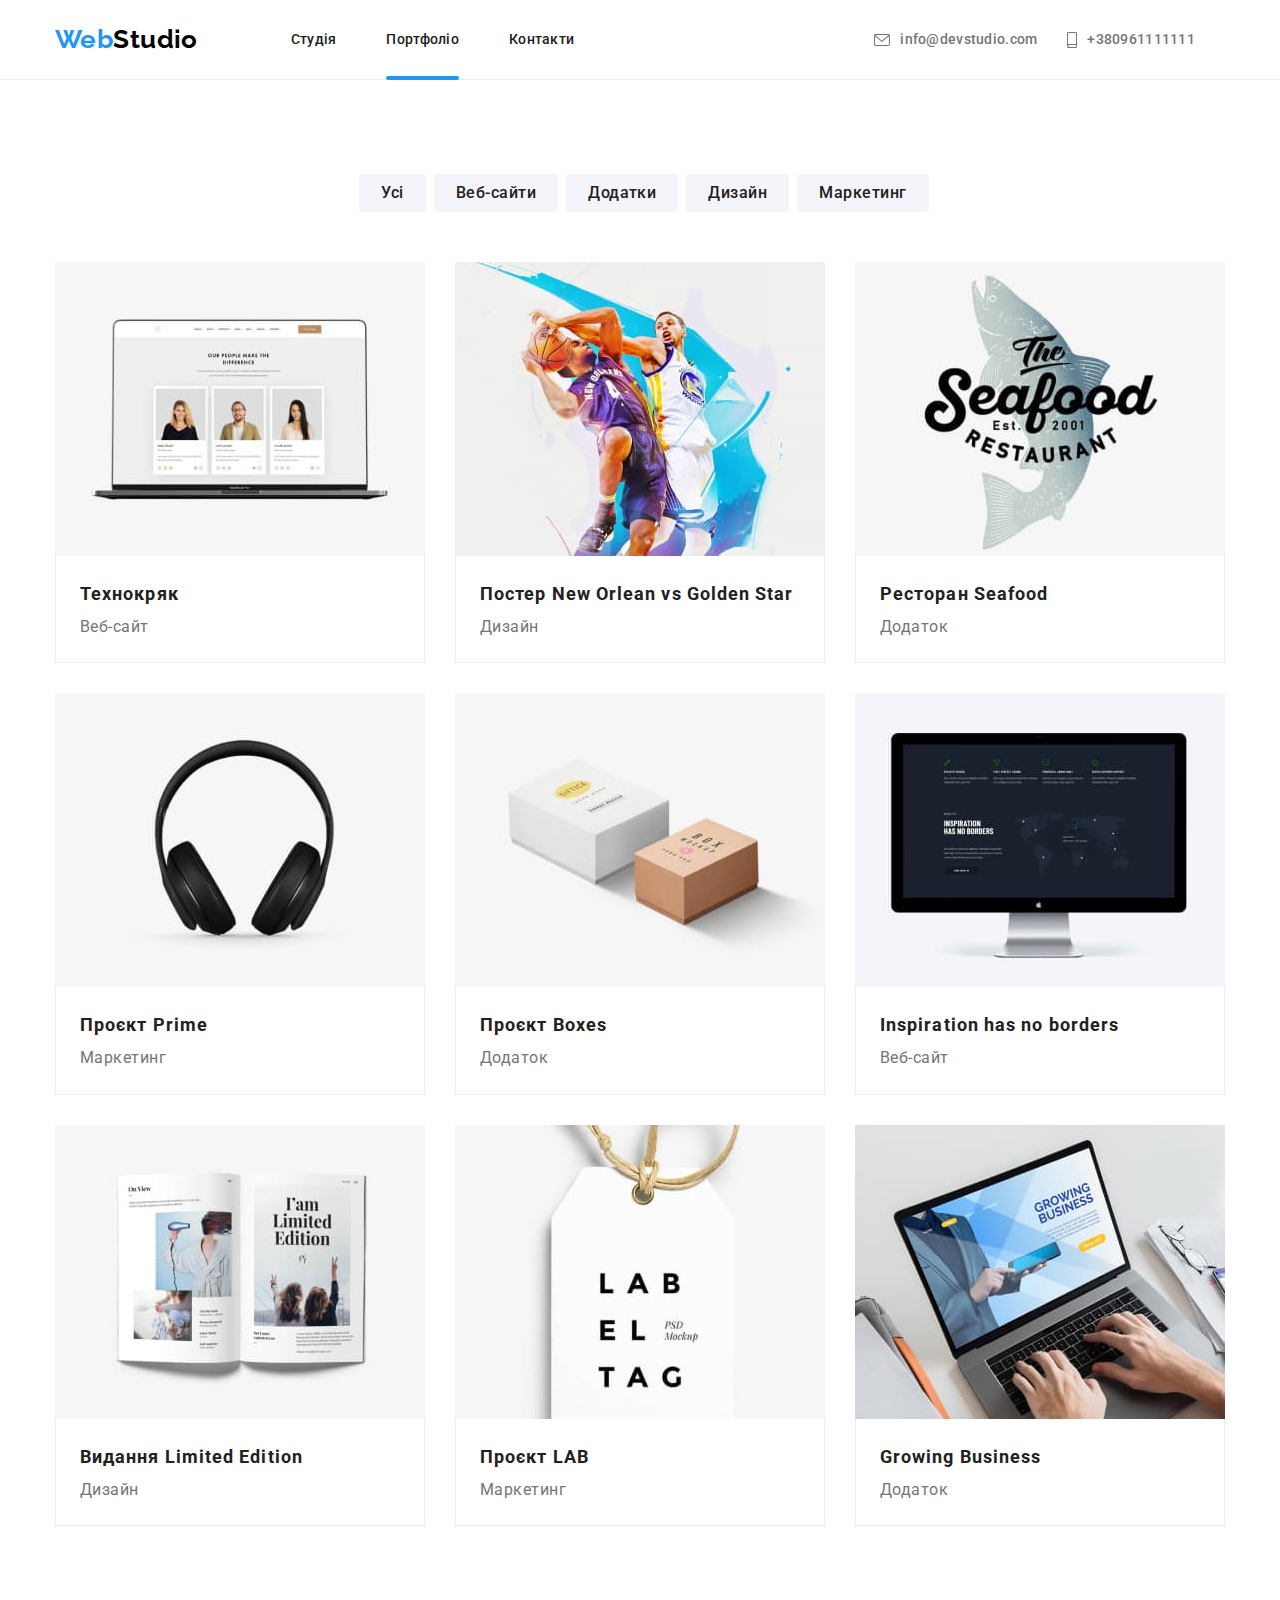
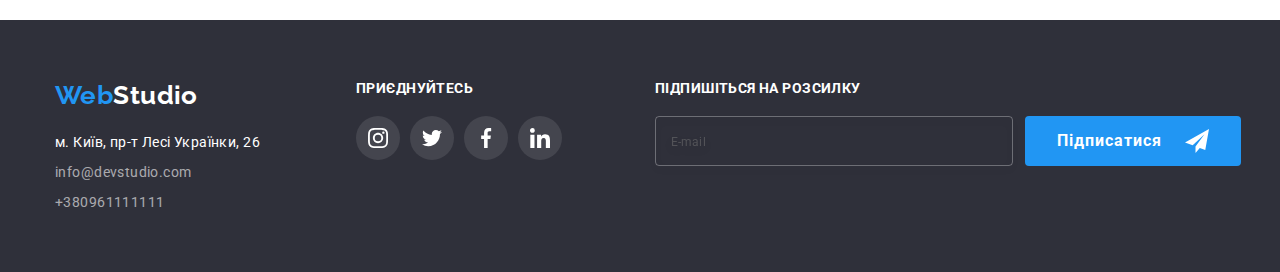
==== commit affdc0e1: "hw #7 before check" ====
--- a/portfolio.html
+++ b/portfolio.html
@@ -62,128 +62,128 @@
           <ul class="list cards-list">
             <li class="cards-list__item">
               <a class="cards-list__link" href="">
-                <div class="card-list__overlay">
+                <div class="cards-list__overlay">
                   <img class="img" src="./images/notebook.jpg" alt="Ноутбук" width="370" />
                   <p class="cards-list__text">Ресурс пропонує комплексні пропозиції з різним рівнем функціоналу та сервісів. Все це дозволить відвідувачу отримати
                   вичерпні відомості про компанію чи приватну особу.</p>
                 </div>
-                <div class="card-list__border">
-                  <h2 class="card-list__heading">Технокряк</h2>
-                  <p class="card-list__paragrah">Веб-сайт</p>
-                </div>
-              </a>
-            </li>
-            <li class="cards-list__item">
-              <a class="cards-list__link" href="">
-                <div class="card-list__overlay">
+                <div class="cards-list__border">
+                  <h2 class="cards-list__heading">Технокряк</h2>
+                  <p class="cards-list__paragrah">Веб-сайт</p>
+                </div>
+              </a>
+            </li>
+            <li class="cards-list__item">
+              <a class="cards-list__link" href="">
+                <div class="cards-list__overlay">
                   <img class="img" src="./images/nba.jpg" alt="Чоловік грає в баскетбол" width="370" />
                   <p class="cards-list__text">Ресурс пропонує комплексні пропозиції з різним рівнем функціоналу та сервісів. Все це
                     дозволить відвідувачу отримати
                     вичерпні відомості про компанію чи приватну особу.</p>
                 </div>
-                <div class="card-list__border">
-                  <h2 class="card-list__heading">
+                <div class="cards-list__border">
+                  <h2 class="cards-list__heading">
                     Постер <span lang="en">New Orlean vs Golden Star</span>
                   </h2>
-                  <p class="card-list__paragrah">Дизайн</p>
-                </div>
-              </a>
-            </li>
-            <li class="cards-list__item">
-              <a class="cards-list__link" href="">
-                <div class="card-list__overlay">
+                  <p class="cards-list__paragrah">Дизайн</p>
+                </div>
+              </a>
+            </li>
+            <li class="cards-list__item">
+              <a class="cards-list__link" href="">
+                <div class="cards-list__overlay">
                   <img class="img" src="./images/seafood.jpg" alt="Морська їжа" width="370" />
                   <p class="cards-list__text">Ресурс пропонує комплексні пропозиції з різним рівнем функціоналу та сервісів. Все це
                     дозволить відвідувачу отримати
                     вичерпні відомості про компанію чи приватну особу.</p>
                 </div>
-                <div class="card-list__border">
-                  <h2 class="card-list__heading">Ресторан Seafood</h2>
-                  <p class="card-list__paragrah">Додаток</p>
-                </div>
-              </a>
-            </li>
-            <li class="cards-list__item">
-              <a class="cards-list__link" href="">
-                <div class="card-list__overlay">
+                <div class="cards-list__border">
+                  <h2 class="cards-list__heading">Ресторан Seafood</h2>
+                  <p class="cards-list__paragrah">Додаток</p>
+                </div>
+              </a>
+            </li>
+            <li class="cards-list__item">
+              <a class="cards-list__link" href="">
+                <div class="cards-list__overlay">
                   <img class="img" src="./images/earpods.jpg" alt="Навушники" width="370" />
                   <p class="cards-list__text">Ресурс пропонує комплексні пропозиції з різним рівнем функціоналу та сервісів. Все це
                     дозволить відвідувачу отримати
                     вичерпні відомості про компанію чи приватну особу.</p>
                 </div>
-                <div class="card-list__border">
-                  <h2 class="card-list__heading">Проєкт Prime</h2>
-                  <p class="card-list__paragrah">Маркетинг</p>
-                </div>
-              </a>
-            </li>
-            <li class="cards-list__item">
-              <a class="cards-list__link" href="">
-                <div class="card-list__overlay">
+                <div class="cards-list__border">
+                  <h2 class="cards-list__heading">Проєкт Prime</h2>
+                  <p class="cards-list__paragrah">Маркетинг</p>
+                </div>
+              </a>
+            </li>
+            <li class="cards-list__item">
+              <a class="cards-list__link" href="">
+                <div class="cards-list__overlay">
                   <img class="img" src="./images/boxes.jpg" alt="Коробки" width="370" />
                   <p class="cards-list__text">Ресурс пропонує комплексні пропозиції з різним рівнем функціоналу та сервісів. Все це
                     дозволить відвідувачу отримати
                     вичерпні відомості про компанію чи приватну особу.</p>
                 </div>
-                <div class="card-list__border">
-                  <h2 class="card-list__heading">Проєкт Boxes</h2>
-                  <p class="card-list__paragrah">Додаток</p>
-                </div>
-              </a>
-            </li>
-            <li class="cards-list__item">
-              <a class="cards-list__link" href="">
-                <div  class="card-list__overlay">
+                <div class="cards-list__border">
+                  <h2 class="cards-list__heading">Проєкт Boxes</h2>
+                  <p class="cards-list__paragrah">Додаток</p>
+                </div>
+              </a>
+            </li>
+            <li class="cards-list__item">
+              <a class="cards-list__link" href="">
+                <div  class="cards-list__overlay">
                   <img class="img" src="./images/monitor.jpg" alt="Монітор" width="370" />
                   <p class="cards-list__text">Ресурс пропонує комплексні пропозиції з різним рівнем функціоналу та сервісів. Все це
                     дозволить відвідувачу отримати
                     вичерпні відомості про компанію чи приватну особу.</p>
                 </div>
-                <div class="card-list__border">
-                  <h2 class="card-list__heading">Inspiration has no card-list__borders</h2>
-                  <p class="card-list__paragrah">Веб-сайт</p>
-                </div>
-              </a>
-            </li>
-            <li class="cards-list__item">
-              <a class="cards-list__link" href="">
-                <div  class="card-list__overlay">
+                <div class="cards-list__border">
+                  <h2 class="cards-list__heading">Inspiration has no borders</h2>
+                  <p class="cards-list__paragrah">Веб-сайт</p>
+                </div>
+              </a>
+            </li>
+            <li class="cards-list__item">
+              <a class="cards-list__link" href="">
+                <div  class="cards-list__overlay">
                   <img class="img" src="./images/magazine.jpg" alt="Журнал" width="370" />
                   <p class="cards-list__text">Ресурс пропонує комплексні пропозиції з різним рівнем функціоналу та сервісів. Все це
                     дозволить відвідувачу отримати
                     вичерпні відомості про компанію чи приватну особу.</p>
                 </div>
-                <div class="card-list__border">
-                  <h2 class="card-list__heading">Видання Limited Edition</h2>
-                  <p class="card-list__paragrah">Дизайн</p>
-                </div>
-              </a>
-            </li>
-            <li class="cards-list__item">
-              <a class="cards-list__link" href="">
-               <div  class="card-list__overlay">
+                <div class="cards-list__border">
+                  <h2 class="cards-list__heading">Видання Limited Edition</h2>
+                  <p class="cards-list__paragrah">Дизайн</p>
+                </div>
+              </a>
+            </li>
+            <li class="cards-list__item">
+              <a class="cards-list__link" href="">
+               <div  class="cards-list__overlay">
                 <img class="img" src="./images/lab.jpg" alt="Стікер" width="370" />
                 <p class="cards-list__text">Ресурс пропонує комплексні пропозиції з різним рівнем функціоналу та сервісів. Все це
                   дозволить відвідувачу отримати
                   вичерпні відомості про компанію чи приватну особу.</p>
                </div>
-                <div class="card-list__border">
-                  <h2 class="card-list__heading">Проєкт LAB</h2>
-                  <p class="card-list__paragrah">Маркетинг</p>
-                </div>
-              </a>
-            </li>
-            <li class="cards-list__item">
-              <a class="cards-list__link" href="">
-                <div  class="card-list__overlay">
+                <div class="cards-list__border">
+                  <h2 class="cards-list__heading">Проєкт LAB</h2>
+                  <p class="cards-list__paragrah">Маркетинг</p>
+                </div>
+              </a>
+            </li>
+            <li class="cards-list__item">
+              <a class="cards-list__link" href="">
+                <div  class="cards-list__overlay">
                   <img class="img" src="./images/bussines.jpg" alt="Людина за ноутбуком" width="370" />
                   <p class="cards-list__text">Ресурс пропонує комплексні пропозиції з різним рівнем функціоналу та сервісів. Все це
                     дозволить відвідувачу отримати
                     вичерпні відомості про компанію чи приватну особу.</p>
                 </div>
-                <div class="card-list__border">
-                  <h2 class="card-list__heading">Growing Business</h2>
-                  <p class="card-list__paragrah">Додаток</p>
+                <div class="cards-list__border">
+                  <h2 class="cards-list__heading">Growing Business</h2>
+                  <p class="cards-list__paragrah">Додаток</p>
                 </div>
               </a>
             </li>
@@ -194,24 +194,24 @@
     <!-- FOOTER -->
     <footer class="footer">
       <div class="container footer-box">
-        <div class="address">
-          <a class="address__link" lang="en" href="./index.html">Web<span class="address__text">Studio</span></a>
-          <address>
-            <ul class="address__list list">
-              <li class="address__item">
-                <a class="address__googlemap"
-                  href="https://www.google.com/maps/place/%D0%B1%D1%83%D0%BB.+%D0%9B%D0%B5%D1%81%D0%B8+%D0%A3%D0%BA%D1%80%D0%B0%D0%B8%D0%BD%D0%BA%D0%B8,+26,+%D0%9A%D0%B8%D0%B5%D0%B2,+02000/@50.4265807,30.5361971,17z/data=!3m1!4b1!4m5!3m4!1s0x40d4cf0e033ecbe9:0x57a4dffefec77da0!8m2!3d50.4265807!4d30.5383858"
-                  target="_blank" rel="noopener noreferrer">м. Київ, пр-т Лесі Українки, 26</a>
-              </li>
-              <li class="address__item">
-                <a class="adress__mail" href="mailto:info@devstudio.com">info@devstudio.com</a>
-              </li>
-              <li class="address__item">
-                <a class="adress__tel" href="tel:+380961111111">+380961111111</a>
-              </li>
-            </ul>
-          </address>
-        </div>
+      <div class="address">
+        <a class="address__link" lang="en" href="./index.html">Web<span class="address__text">Studio</span></a>
+        <address>
+          <ul class="address__list list">
+            <li class="address__item">
+              <a class="address__googlemap"
+                href="https://www.google.com/maps/place/%D0%B1%D1%83%D0%BB.+%D0%9B%D0%B5%D1%81%D0%B8+%D0%A3%D0%BA%D1%80%D0%B0%D0%B8%D0%BD%D0%BA%D0%B8,+26,+%D0%9A%D0%B8%D0%B5%D0%B2,+02000/@50.4265807,30.5361971,17z/data=!3m1!4b1!4m5!3m4!1s0x40d4cf0e033ecbe9:0x57a4dffefec77da0!8m2!3d50.4265807!4d30.5383858"
+                target="_blank" rel="noopener noreferrer">м. Київ, пр-т Лесі Українки, 26</a>
+            </li>
+            <li class="address__item">
+              <a class="address__mail" href="mailto:info@devstudio.com">info@devstudio.com</a>
+            </li>
+            <li class="address__item">
+              <a class="address__tel" href="tel:+380961111111">+380961111111</a>
+            </li>
+          </ul>
+        </address>
+      </div>
     
         <div class="footer-social">
           <h3 class="footer-social__title">Приєднуйтесь</h3>
--- a/css/main.min.css
+++ b/css/main.min.css
@@ -1 +1 @@
-/*# sourceMappingURL=main.min.css.map */+:root{--primary-text-color: #212121;--title-text-color: #757575;--accent-color: #2196f3;--secondary-text-color: #ffffff;--secondary-bkg-color: #f5f4fa;--secondary-logo-color: #000000;--primary-telmail-color: rgba(255, 255, 255, 0.6);--additional-items-color: #afb1b8;--trns: 250ms cubic-bezier(0.4, 0, 0.2, 1)}body{-webkit-box-sizing:border-box;box-sizing:border-box;font-size:14px;margin:0;padding:0;color:var(--primary-text-color);font-family:"Roboto",sans-serif;letter-spacing:.03em}h1,h2,h3,h4,h5,h6,p{margin:0}html,body{margin:0;padding:0}img{display:block;max-width:100%;height:auto;margin:0}.list{list-style:none;padding:0;margin:0}.container{margin-left:auto;margin-right:auto;width:1200px;padding:0 15px}.header{background-color:var(--secondary-text-color);border-bottom:1px solid #ececec;height:80px}.contacts-icon{margin-right:10px}.header-contacts{display:-webkit-box;display:-ms-flexbox;display:flex;margin-left:auto}.header-contacts__link{display:-webkit-box;display:-ms-flexbox;display:flex;padding-top:32px;padding-bottom:32px;-webkit-box-align:center;-ms-flex-align:center;align-items:center}.header-contacts__item{margin-right:30px}.header-contacts__link{color:var(--title-text-color);text-decoration:none;letter-spacing:.02em;font-weight:500;font-size:14px;line-height:1.14;-webkit-transition:color var(--trns);transition:color var(--trns)}.header-contacts__link:hover,.header-contacts__link:focus{color:var(--accent-color)}.header-contacts__link:hover .header-contacts__icon,.header-contacts__link:focus .header-contacts__icon{fill:var(--accent-color)}.header-contacts__icon{margin-right:10px;fill:var(--title-text-color);-webkit-transition:fill var(--trns);transition:fill var(--trns)}.nav{display:-webkit-box;display:-ms-flexbox;display:flex;-webkit-box-align:center;-ms-flex-align:center;align-items:center}.nav__text{color:var(--secondary-logo-color)}.nav__link{display:block;color:var(--accent-color);text-decoration:none;font-family:Raleway,sans-serif;font-weight:700;font-size:26px;line-height:1.19;padding-top:24px;padding-bottom:25px}.nav-list{display:-webkit-box;display:-ms-flexbox;display:flex;margin-left:93px}.nav-list__link{display:block;padding-top:32px;padding-bottom:32px}.nav-list__link--active{position:relative}.nav-list__link--active::after{position:absolute;content:"";bottom:0;left:0;width:100%;height:4px;background-color:var(--accent-color);border-radius:2px}.nav-list__link--active{color:var(--accent-color);text-decoration:none}.nav-list__item:not(:last-child){margin-right:50px}.nav-list__link{color:var(--primary-text-color);text-decoration:none;letter-spacing:.02em;font-weight:500;font-size:14px;line-height:1.14;-webkit-transition:color var(--trns);transition:color var(--trns)}.nav-list__link:hover,.nav-list__link:focus{color:var(--accent-color)}.hero{max-width:1600px;height:600px;margin:0 auto;background-image:-webkit-gradient(linear, left top, right top, from(rgba(47, 48, 58, 0.4)), to(rgba(47, 48, 58, 0.4))),url(../images/overlay.jpg);background-image:linear-gradient(to right, rgba(47, 48, 58, 0.4), rgba(47, 48, 58, 0.4)),url(../images/overlay.jpg);background-repeat:no-repeat;background-position:center;background-size:cover;text-align:center;padding-top:200px;padding-bottom:200px;background-color:#2f303a}.hero__title{color:var(--secondary-text-color);font-weight:900;font-size:44px;line-height:1.36;letter-spacing:.06em;text-transform:uppercase;margin-left:auto;margin-right:auto;margin-bottom:30px;width:696px}.button{color:var(--secondary-text-color);background-color:var(--accent-color);font-weight:700;font-size:16px;line-height:1.88;cursor:pointer;-webkit-box-align:center;-ms-flex-align:center;align-items:center;text-align:center;letter-spacing:.06em;font-family:inherit;border-radius:4px;padding:10px 32px;min-width:216px;border:0px;-webkit-transition:background-color var(--trns);transition:background-color var(--trns)}.button:hover,.button:focus{color:var(--secondary-text-color);background-color:#188ce8}.advantages{visibility:hidden;pointer-events:none;position:absolute}.features{padding-top:94px;padding-bottom:94px}.features__title{font-size:14px;line-height:1.14;text-transform:uppercase;margin-top:0;margin-bottom:10px}.features__text{color:var(--title-text-color);font-size:14px;line-height:1.7;margin-top:0;margin-bottom:0}.features-list{display:-webkit-box;display:-ms-flexbox;display:flex}.features-list__item{display:block;width:270px;border-radius:4px}.features-list__item:not(:last-child){margin-right:30px}.features-list__box{display:-webkit-box;display:-ms-flexbox;display:flex;-webkit-box-pack:center;-ms-flex-pack:center;justify-content:center;-webkit-box-align:center;-ms-flex-align:center;align-items:center;width:270px;height:120px;margin-bottom:30px;background-color:var(--secondary-bkg-color);border-radius:4px}.work{padding-bottom:94px}.work__title{font-size:36px;line-height:1.16;text-align:center;margin-top:0;margin-bottom:50px}.work__list{display:-webkit-box;display:-ms-flexbox;display:flex}.work__item{margin-right:30px}.work__list .item:nth-child(3n){margin-right:0}.work__item{position:relative}.work__heading{position:absolute;bottom:0;left:0;display:-webkit-box;display:-ms-flexbox;display:flex;-webkit-box-pack:center;-ms-flex-pack:center;justify-content:center;-webkit-box-align:center;-ms-flex-align:center;align-items:center;width:100%;height:70px;background-color:rgba(47,48,58,.8);color:var(--secondary-text-color);font-size:14px;line-height:1.14px;text-align:center;letter-spacing:.03em;text-transform:uppercase}.team{padding-bottom:94px;padding-top:94px}.team__title{font-size:36px;line-height:1.16;text-align:center;padding-bottom:0;margin-top:0;margin-bottom:50px}.team__box-one,.team__box-three{padding:30px 70px}.team__box-two{padding:30px 61px 30px 62px}.team__box-four{padding:30px 62px 30px 63px}.team__list{display:-webkit-box;display:-ms-flexbox;display:flex}.team__item{margin-right:30px;background-color:var(--secondary-text-color);-webkit-box-shadow:0px 1px 3px rgba(0,0,0,.12),0px 1px 1px rgba(0,0,0,.14),0px 2px 1px rgba(0,0,0,.2);box-shadow:0px 1px 3px rgba(0,0,0,.12),0px 1px 1px rgba(0,0,0,.14),0px 2px 1px rgba(0,0,0,.2);border-radius:0px 0px 4px 4px}.team__item:nth-child(4n){margin-right:0}.team:nth-child(2n){background-color:var(--secondary-bkg-color)}.team__heading{font-weight:500;font-size:16px;line-height:1.19;text-align:center}.team__position{color:var(--title-text-color);font-size:16px;line-height:1.9;text-align:center;margin-top:10px}.social{display:-webkit-box;display:-ms-flexbox;display:flex;-webkit-box-pack:center;-ms-flex-pack:center;justify-content:center;padding:16px 32px 30px 32px;gap:10px}.social__link{fill:var(--additional-items-color);display:-webkit-box;display:-ms-flexbox;display:flex;-webkit-box-pack:center;-ms-flex-pack:center;justify-content:center;-webkit-box-align:center;-ms-flex-align:center;align-items:center;width:44px;height:44px;border-radius:50%;-webkit-transition:fill var(--trns),border-radius var(--trns),background-color var(--trns);transition:fill var(--trns),border-radius var(--trns),background-color var(--trns)}.social__link:hover,.social__link:focus{fill:var(--secondary-text-color);border-radius:50%;background-color:var(--accent-color)}.clients{padding:94px 0}.clients__title{font-size:36px;line-height:1.16;text-align:center;margin-bottom:50px}.clients__list{display:-webkit-box;display:-ms-flexbox;display:flex}.clients__link{display:-webkit-box;display:-ms-flexbox;display:flex;-webkit-box-pack:center;-ms-flex-pack:center;justify-content:center;-webkit-box-align:center;-ms-flex-align:center;align-items:center;width:170px;height:92px;border:1px solid var(--additional-items-color);border-radius:4px;-webkit-transition:border var(--trns);transition:border var(--trns)}.clients__item+.clients__item{margin-left:30px}.clients__icon{fill:var(--additional-items-color);-webkit-transition:fill var(--trns);transition:fill var(--trns)}.clients__link:hover,.clients__link:focus{border:1px solid var(--accent-color)}.clients__link:hover .clients__icon,.clients__link:focus .clients__icon{fill:var(--accent-color)}.address__mail,.address__tel{display:block;width:231px;height:21px;color:var(--primary-telmail-color);text-decoration:none}.address__mail{margin-bottom:9px}.address__list{display:inline-block;font-weight:400;font-size:14px;line-height:1.7;letter-spacing:.03em;font-style:normal}.address__text{margin-bottom:20px;color:var(--secondary-text-color);display:inline-block}.address__link{display:inline-block;width:145px;height:31px;color:var(--accent-color);text-decoration:none;font-family:"Raleway",sans-serif;font-weight:700;font-size:26px;line-height:1.19;margin-bottom:20px}.address__googlemap{display:inline-block;width:231px;height:21px;margin-bottom:9px;color:var(--secondary-text-color);text-decoration:none}.footer-box{display:-webkit-box;display:-ms-flexbox;display:flex}.footer{padding:60px 0 60px 0;background-color:#2f303a}.footer-social{margin-left:70px;margin-right:93px}.footer-social__list{display:-webkit-box;display:-ms-flexbox;display:flex;width:206px}.footer-social__icon{fill:var(--secondary-text-color)}.footer-social__link{display:-webkit-box;display:-ms-flexbox;display:flex;-webkit-box-pack:center;-ms-flex-pack:center;justify-content:center;-webkit-box-align:center;-ms-flex-align:center;align-items:center;width:44px;height:44px;border-radius:50%;-webkit-transition:border-radius var(--trns),background-color var(--trns);transition:border-radius var(--trns),background-color var(--trns)}.footer-social__link:hover,.footer-social__link:focus{background-color:var(--accent-color);border-radius:50%}.footer-social__list .footer-social__item{display:inline-block;min-width:44px;min-height:44px;background-repeat:no-repeat;background-position:center;background-size:contain;background-color:rgba(255,255,255,.1);border-radius:50%;background-position:center}.footer-social__list .footer-social__item+.footer-social__item{margin-left:10px}.footer-social__title{margin-top:0;font-style:normal;font-weight:700;font-size:14px;line-height:16px;letter-spacing:.03em;text-transform:uppercase;margin-bottom:20px;color:#fff}.footer-signup__title{margin-top:0;font-style:normal;font-weight:700;font-size:14px;line-height:16px;letter-spacing:.03em;text-transform:uppercase;margin-bottom:20px;color:#fff}.footer-signup__form{display:-webkit-box;display:-ms-flexbox;display:flex}.footer-signup__btn{display:-webkit-box;display:-ms-flexbox;display:flex;-webkit-box-pack:justify;-ms-flex-pack:justify;justify-content:space-between;margin-left:12px;width:200px}.footer-signup__icon{margin-left:10px;fill:var(--secondary-text-color)}.footer-signup__input{-webkit-box-sizing:border-box;box-sizing:border-box;padding:15px;width:358px;height:50px;border:1px solid rgba(255,255,255,.3);-webkit-filter:drop-shadow(0px 4px 4px rgba(0, 0, 0, 0.15));filter:drop-shadow(0px 4px 4px rgba(0, 0, 0, 0.15));border-radius:4px;background-color:rgba(0,0,0,0);outline:1px solid rgba(0,0,0,0);color:var(--secondary-text-color)}.img{display:block;margin-bottom:0}.portfolio{padding-top:94px;padding-bottom:94px}.portfolio__list{display:-webkit-box;display:-ms-flexbox;display:flex;-webkit-box-pack:center;-ms-flex-pack:center;justify-content:center}.portfolio__item{margin-left:8px;margin-bottom:50px}.portfolio__button{color:var(--primary-text-color);background-color:var(--secondary-bkg-color);font-family:inherit;font-weight:500;font-size:16px;line-height:1.62;text-align:center;letter-spacing:.03em;cursor:pointer;border:0;border-radius:4px;padding:6px 22px;-webkit-transition:color var(--trns),border-radius var(--trns),background-color var(--trns),-webkit-box-shadow var(--trns);transition:color var(--trns),border-radius var(--trns),background-color var(--trns),-webkit-box-shadow var(--trns);transition:color var(--trns),border-radius var(--trns),box-shadow var(--trns),background-color var(--trns);transition:color var(--trns),border-radius var(--trns),box-shadow var(--trns),background-color var(--trns),-webkit-box-shadow var(--trns)}.portfolio__button:hover,.portfolio__button:focus{color:var(--secondary-text-color);background-color:var(--accent-color);border-radius:4px;-webkit-box-shadow:0px 3px 1px rgba(0,0,0,.1),0px 1px 2px rgba(0,0,0,.08),0px 2px 2px rgba(0,0,0,.12);box-shadow:0px 3px 1px rgba(0,0,0,.1),0px 1px 2px rgba(0,0,0,.08),0px 2px 2px rgba(0,0,0,.12)}.portfolio__title{visibility:hidden;pointer-events:none;position:absolute}.portfolio__item+.portfolio__item{margin-right:0}.cards-list{display:-webkit-box;display:-ms-flexbox;display:flex;-ms-flex-wrap:wrap;flex-wrap:wrap}.cards-list__item{width:370px;margin-right:30px;margin-bottom:30px}.cards-list__link{display:block}.cards-list__link:hover,.cards-list__link:focus{-webkit-box-shadow:0px 1px 1px rgba(0,0,0,.12),0px 4px 4px rgba(0,0,0,.06),1px 4px 6px rgba(0,0,0,.16);box-shadow:0px 1px 1px rgba(0,0,0,.12),0px 4px 4px rgba(0,0,0,.06),1px 4px 6px rgba(0,0,0,.16)}.cards-list__item:nth-child(3n){margin-right:0}.cards-list__item:nth-last-child(-n+3){margin-bottom:0}.cards-list__border{border:1px solid #eee;border-top:0;padding:20px 24px}.cards-list__heading{font-size:18px;line-height:2;letter-spacing:.06em;color:var(--primary-text-color)}.cards-list__paragrah{font-size:16px;line-height:1.9;letter-spacing:.03em;color:var(--title-text-color)}.cards-list__link{text-decoration:none;-webkit-transition:-webkit-box-shadow var(--trns);transition:-webkit-box-shadow var(--trns);transition:box-shadow var(--trns);transition:box-shadow var(--trns), -webkit-box-shadow var(--trns)}.cards-list__overlay{position:relative;overflow:hidden}.cards-list__overlay::before{content:"";display:inline-block;position:absolute;width:100%;height:100%;background-color:rgba(33,150,243,.9);opacity:0;-webkit-transform:translateY(100%);transform:translateY(100%);-webkit-transition:-webkit-transform var(--trns);transition:-webkit-transform var(--trns);transition:transform var(--trns);transition:transform var(--trns), -webkit-transform var(--trns)}.cards-list__text{position:absolute;top:0;width:322px;padding:63px 24px;opacity:0;font-size:18px;line-height:1.56;letter-spacing:.03em;color:var(--secondary-text-color);-webkit-transform:translateY(100%);transform:translateY(100%);-webkit-transition:-webkit-transform var(--trns);transition:-webkit-transform var(--trns);transition:transform var(--trns);transition:transform var(--trns), -webkit-transform var(--trns)}.cards-list__link:hover .cards-list__text{opacity:1;-webkit-transform:translateY(0%);transform:translateY(0%)}.cards-list__link:hover .cards-list__overlay::before{opacity:1;-webkit-transform:translateY(0%);transform:translateY(0%)}.backdrop{position:fixed;top:0;left:0;width:100%;height:100%;background-color:rgba(0,0,0,.2);opacity:1;visibility:visible;-webkit-transition:opacity var(--trns),visibility var(--trns);transition:opacity var(--trns),visibility var(--trns)}.backdrop--is-hidden{opacity:0;pointer-events:none;visibility:hidden}.backdrop--is-hidden .hero-modal-button{-webkit-transform:translate(-50%, -50%) scale(0.8);transform:translate(-50%, -50%) scale(0.8)}.backdrop__button{position:absolute;top:8px;right:8px;display:-webkit-box;display:-ms-flexbox;display:flex;-webkit-box-pack:center;-ms-flex-pack:center;justify-content:center;-webkit-box-align:center;-ms-flex-align:center;align-items:center;width:30px;height:30px;border-radius:50%;background-color:var(--secondary-text-color);border:1px solid rgba(0,0,0,.1);margin-left:auto;padding:0;-webkit-transition:fill var(--trns),cursor var(--trns);transition:fill var(--trns),cursor var(--trns)}.backdrop__button:hover{fill:var(--accent-color);cursor:pointer}.hero-modal-button{position:absolute;top:50%;left:50%;-webkit-transform:translate(-50%, -50%) scale(1);transform:translate(-50%, -50%) scale(1);width:528px;height:581px;background-color:var(--secondary-text-color);padding:40px;-webkit-transition:-webkit-transform var(--trns);transition:-webkit-transform var(--trns);transition:transform var(--trns);transition:transform var(--trns), -webkit-transform var(--trns)}.form-textarea{resize:none;height:120px;padding:12px 16px;margin-bottom:20px}.submit-button{display:block;margin-top:30px;margin-left:auto;margin-right:auto}.form__title{font-weight:700;font-size:20px;line-height:1.15;text-align:center;letter-spacing:.03em;color:#212121;margin-bottom:12px}.form__label{display:-webkit-box;display:-ms-flexbox;display:flex;-webkit-box-orient:vertical;-webkit-box-direction:normal;-ms-flex-direction:column;flex-direction:column;position:relative}.form__label+.form__label{margin-top:10px}.form__input{padding:11px 10px 11px 42px;border:1px solid rgba(33,33,33,.2);border-radius:4px;-webkit-transition:border-color var(--trns),cursor var(--trns);transition:border-color var(--trns),cursor var(--trns);outline:1px solid rgba(0,0,0,0)}.form__input:hover,.form__input:focus{border-color:var(--accent-color);cursor:pointer}.form__input:hover+.form__icon,.form__input:focus+.form__icon{fill:var(--accent-color)}.form__label-name{margin-bottom:4px;font-weight:400;font-size:12px;line-height:14px;letter-spacing:.01em;color:#757575}.form__icon{position:absolute;top:50%;left:12px;-webkit-transform:translate(-50% -50%);transform:translate(-50% -50%);-webkit-transition:fill var(--trns);transition:fill var(--trns)}.form__input-checkbox{position:absolute;width:1px;height:1px;visibility:hidden;overflow:hidden;clip:rect(0, 0, 0, 0);margin:-1px}.form__input-checkbox:checked+.form__label-checkbox .form__checkbox-custom{fill:var(--secondary-text-color);background-color:var(--accent-color);border-radius:2px;border:none}.form__label-checkbox{display:-webkit-box;display:-ms-flexbox;display:flex;-webkit-box-pack:center;-ms-flex-pack:center;justify-content:center;-webkit-box-align:center;-ms-flex-align:center;align-items:center}.form__checkbox-custom{display:-webkit-box;display:-ms-flexbox;display:flex;-webkit-box-pack:center;-ms-flex-pack:center;justify-content:center;-webkit-box-align:center;-ms-flex-align:center;align-items:center;margin-right:7px;fill:rgba(0,0,0,0);border:2px solid var(--primary-text-color);border-radius:2px;width:16px;height:15px;-webkit-transition:fill var(--trns),background-color var(--trns);transition:fill var(--trns),background-color var(--trns)}.form__checkbox-icon{display:-webkit-box;display:-ms-flexbox;display:flex;-webkit-box-align:center;-ms-flex-align:center;align-items:center;-webkit-box-pack:center;-ms-flex-pack:center;justify-content:center}.form__checkbox-text{height:24px;font-weight:400;font-size:14px;line-height:1.71;letter-spacing:.03em;color:#757575}.form__checkbox-link{font-weight:400;font-size:14px;line-height:1.71px;letter-spacing:.03em;-webkit-text-decoration-line:underline;text-decoration-line:underline;color:#2196f3}::-webkit-input-placeholder{font-weight:400;font-size:12px;line-height:1.16px;letter-spacing:.01em;color:rgba(117,117,117,.5)}::-moz-placeholder{font-weight:400;font-size:12px;line-height:1.16px;letter-spacing:.01em;color:rgba(117,117,117,.5)}:-ms-input-placeholder{font-weight:400;font-size:12px;line-height:1.16px;letter-spacing:.01em;color:rgba(117,117,117,.5)}::-ms-input-placeholder{font-weight:400;font-size:12px;line-height:1.16px;letter-spacing:.01em;color:rgba(117,117,117,.5)}::placeholder{font-weight:400;font-size:12px;line-height:1.16px;letter-spacing:.01em;color:rgba(117,117,117,.5)}/*# sourceMappingURL=main.min.css.map */--- a/css/styles.css
+++ b/css/styles.css
@@ -1,4 +1,4 @@
-:root {
+/* :root {
   --primary-text-color: #212121;
   --title-text-color: #757575;
   --accent-color: #2196f3;
@@ -9,8 +9,8 @@
   --additional-items-color: #afb1b8;
 
   --trns: 250ms cubic-bezier(0.4, 0, 0.2, 1);
-}
-body {
+} */
+/* body {
   box-sizing: border-box;
   font-size: 14px;
   margin: 0;
@@ -18,8 +18,8 @@
   color: var(--primary-text-color);
   font-family: 'Roboto', sans-serif;
   letter-spacing: 0.03em;
-}
-h1,
+} */
+/* h1,
 h2,
 h3,
 h4,
@@ -39,18 +39,72 @@
   height: auto;
   margin: 0;
 }
-.container {
+
+.list {
+  list-style: none;
+  padding: 0;
+  margin: 0;
+} */
+/* .container {
   margin-left: auto;
   margin-right: auto;
   width: 1200px;
   padding: 0 15px;
-}
+} */
 /* HEADER */
-.header {
+/* .header {
   background-color: var(--secondary-text-color);
   border-bottom: 1px solid #ececec;
   height: 80px;
 }
+.header-contacts__link {
+  display: flex;
+  padding-top: 32px;
+  padding-bottom: 32px;
+  align-items: center;
+}
+
+.header-contacts {
+  display: flex;
+  margin-left: auto;
+}
+.header-contacts__item {
+  margin-right: 30px;
+}
+
+.header-contacts__link {
+  color: var(--title-text-color);
+  text-decoration: none;
+  letter-spacing: 0.02em;
+  font-weight: 500;
+  font-size: 14px;
+  line-height: 1.14;
+
+  transition: color var(--trns);
+}
+
+.header-contacts__link:hover,
+.header-contacts__link:focus {
+  color: var(--accent-color);
+}
+
+.contacts-icon {
+  margin-right: 10px;
+}
+
+.header-contacts__link:hover .header-contacts__icon,
+.header-contacts__link:focus .header-contacts__icon {
+  fill: var(--accent-color);
+}
+
+.header-contacts__icon {
+  margin-right: 10px;
+  fill: var(--title-text-color);
+
+  transition: fill var(--trns);
+} */
+
+/* 
 .nav-list__link {
   display: block;
   padding-top: 32px;
@@ -71,17 +125,8 @@
   border-radius: 2px;
 }
 
-.header-contacts__link {
-  display: flex;
-  padding-top: 32px;
-  padding-bottom: 32px;
-  align-items: center;
-}
-.list {
-  list-style: none;
-  padding: 0;
-  margin: 0;
-}
+
+
 
 .nav__link {
   display: block;
@@ -127,44 +172,11 @@
 .nav-list__link:hover,
 .nav-list__link:focus {
   color: var(--accent-color);
-}
-.header-contacts {
-  display: flex;
-  margin-left: auto;
-}
-.header-contacts__item {
-  margin-right: 30px;
-}
-.header-contacts__link {
-  color: var(--title-text-color);
-  text-decoration: none;
-  letter-spacing: 0.02em;
-  font-weight: 500;
-  font-size: 14px;
-  line-height: 1.14;
-
-  transition: color var(--trns);
-}
-
-.header-contacts__link:hover,
-.header-contacts__link:focus {
-  color: var(--accent-color);
-}
-.contacts-icon {
-  margin-right: 10px;
-}
-.header-contacts__link:hover .header-contacts__icon,
-.header-contacts__link:focus .header-contacts__icon {
-  fill: var(--accent-color);
-}
-.header-contacts__icon {
-  margin-right: 10px;
-  fill: var(--title-text-color);
-
-  transition: fill var(--trns);
-}
+} */
+
+
 /* MAIN HERO */
-.hero {
+/* .hero {
   max-width: 1600px;
   height: 600px;
   margin: 0 auto;
@@ -177,9 +189,9 @@
   padding-top: 200px;
   padding-bottom: 200px;
   background-color: #2f303a;
-}
-
-.hero__title {
+} */
+
+/* .hero__title {
   color: var(--secondary-text-color);
   font-weight: 900;
   font-size: 44px;
@@ -190,9 +202,9 @@
   margin-left: auto;
   margin-right: auto;
   margin-bottom: 30px;
-  width: 696px;
-}
-.button {
+  width: 696px; */
+
+/* .button {
   color: var(--secondary-text-color);
   background-color: var(--accent-color);
   font-weight: 700;
@@ -214,9 +226,9 @@
 .button:focus {
   color: var(--secondary-text-color);
   background-color: #188ce8;
-}
+} */
 /* FEATURES */
-
+/* 
 .features {
   padding-top: 94px;
   padding-bottom: 94px;
@@ -261,9 +273,9 @@
   line-height: 1.7;
   margin-top: 0;
   margin-bottom: 0;
-}
+} */
 /* WORK */
-.work__title {
+/* .work__title {
   font-size: 36px;
   line-height: 1.16;
   text-align: center;
@@ -304,9 +316,9 @@
   text-align: center;
   letter-spacing: 0.03em;
   text-transform: uppercase;
-}
+} */
 /* TEAM */
-.team__title {
+/* .team__title {
   font-size: 36px;
   line-height: 1.16;
   text-align: center;
@@ -379,10 +391,10 @@
   fill: var(--secondary-text-color);
   border-radius: 50%;
   background-color: var(--accent-color);
-}
+} */
 
 /* CLIENTS */
-.clients {
+/* .clients {
   padding: 94px 0;
 }
 .clients__title {
@@ -420,9 +432,24 @@
 .clients__link:hover .clients__icon,
 .clients__link:focus .clients__icon {
   fill: var(--accent-color);
-}
+} */
 
 /* FOOTER */
+/* 
+.address {
+
+}
+.address__mail,
+.address__tel {
+  display: block;
+  width: 231px;
+  height: 21px;
+  color: var(--primary-telmail-color);
+  text-decoration: none;
+}
+.address__mail {
+  margin-bottom: 9px;
+}
 .address__list {
   display: inline-block;
   font-weight: 400;
@@ -430,24 +457,6 @@
   line-height: 1.7;
   letter-spacing: 0.03em;
   font-style: normal;
-}
-.footer-box {
-  display: flex;
-}
-.footer {
-  padding: 60px 0 60px 0;
-  background-color: #2f303a;
-}
-.adress__mail,
-.adress__tel {
-  display: block;
-  width: 231px;
-  height: 21px;
-  color: var(--primary-telmail-color);
-  text-decoration: none;
-}
-.adress__mail {
-  margin-bottom: 9px;
 }
 .address__text {
   margin-bottom: 20px;
@@ -466,6 +475,23 @@
   line-height: 1.19;
   margin-bottom: 20px;
 }
+.address__googlemap {
+  display: inline-block;
+  width: 231px;
+  height: 21px;
+  margin-bottom: 9px;
+  color: var(--secondary-text-color);
+  text-decoration: none;
+} */
+/* 
+.footer-box {
+  display: flex;
+}
+
+.footer {
+  padding: 60px 0 60px 0;
+  background-color: #2f303a;
+}
 .footer-social {
   margin-left: 70px;
   margin-right: 93px;
@@ -506,16 +532,20 @@
 .footer-social__list .footer-social__item + .footer-social__item {
   margin-left: 10px;
 }
-.address__googlemap {
-  display: inline-block;
-  width: 231px;
-  height: 21px;
-  margin-bottom: 9px;
-  color: var(--secondary-text-color);
-  text-decoration: none;
-}
-.footer-social__title,
-.footer-signup__title {
+
+.footer-social__title {
+    margin-top: 0;
+      font-style: normal;
+      font-weight: 700;
+      font-size: 14px;
+      line-height: 16px;
+      letter-spacing: 0.03em;
+      text-transform: uppercase;
+      margin-bottom: 20px;
+      color: #ffffff;
+} */
+
+/* .footer-signup__title {
   margin-top: 0;
   font-style: normal;
   font-weight: 700;
@@ -534,6 +564,7 @@
   justify-content: space-between;
   margin-left: 12px;
   width: 200px;
+  
 }
 .footer-signup__icon {
   margin-left: 10px;
@@ -550,9 +581,19 @@
   background-color: transparent;
   outline: 1px solid transparent;
   color: var(--secondary-text-color);
-}
+} */
 
 /* PORTFOLIO */
+
+
+/* .img {
+  display: block;
+  margin-bottom: 0;
+}
+.portfolio {
+  padding-top: 94px;
+  padding-bottom: 94px;
+}
 .portfolio__list {
   display: flex;
   justify-content: center;
@@ -561,45 +602,7 @@
   margin-left: 8px;
   margin-bottom: 50px;
 }
-.card-list__border {
-  border: 1px solid #eeeeee;
-  border-top: 0;
-  padding: 20px 24px;
-}
-.portfolio__item + .portfolio__item {
-  margin-right: 0;
-}
-.portfolio {
-  padding-top: 94px;
-  padding-bottom: 94px;
-}
-.cards-list {
-  display: flex;
-  flex-wrap: wrap;
-}
-.cards-list__item {
-  width: 370px;
-  margin-right: 30px;
-  margin-bottom: 30px;
-}
-.cards-list__link {
-  display: block;
-}
-.cards-list__link:hover,
-.cards-list__link:focus {
-  box-shadow: 0px 1px 1px rgba(0, 0, 0, 0.12), 0px 4px 4px rgba(0, 0, 0, 0.06),
-    1px 4px 6px rgba(0, 0, 0, 0.16);
-}
-.cards-list__item:nth-child(3n) {
-  margin-right: 0;
-}
-.cards-list__item:nth-last-child(-n + 3) {
-  margin-bottom: 0;
-}
-.img {
-  display: block;
-  margin-bottom: 0;
-}
+
 .portfolio__button {
   color: var(--primary-text-color);
   background-color: var(--secondary-bkg-color);
@@ -617,6 +620,7 @@
   transition: color var(--trns), border-radius var(--trns), box-shadow var(--trns),
     background-color var(--trns);
 }
+
 .portfolio__button:hover,
 .portfolio__button:focus {
   color: var(--secondary-text-color);
@@ -625,18 +629,54 @@
   box-shadow: 0px 3px 1px rgba(0, 0, 0, 0.1), 0px 1px 2px rgba(0, 0, 0, 0.08),
     0px 2px 2px rgba(0, 0, 0, 0.12);
 }
+
 .portfolio__title {
   visibility: hidden;
   pointer-events: none;
   position: absolute;
 }
-.card-list__heading {
+
+.portfolio__item + .portfolio__item {
+  margin-right: 0;
+} */
+/* 
+.cards-list {
+  display: flex;
+  flex-wrap: wrap;
+}
+.cards-list__item {
+  width: 370px;
+  margin-right: 30px;
+  margin-bottom: 30px;
+}
+.cards-list__link {
+  display: block;
+}
+.cards-list__link:hover,
+.cards-list__link:focus {
+  box-shadow: 0px 1px 1px rgba(0, 0, 0, 0.12), 0px 4px 4px rgba(0, 0, 0, 0.06),
+    1px 4px 6px rgba(0, 0, 0, 0.16);
+}
+.cards-list__item:nth-child(3n) {
+  margin-right: 0;
+}
+.cards-list__item:nth-last-child(-n + 3) {
+  margin-bottom: 0;
+}
+
+.cards-list__border {
+  border: 1px solid #eeeeee;
+  border-top: 0;
+  padding: 20px 24px;
+}
+
+.cards-list__heading {
   font-size: 18px;
   line-height: 2;
   letter-spacing: 0.06em;
   color: var(--primary-text-color);
 }
-.card-list__paragrah {
+.cards-list__paragrah {
   font-size: 16px;
   line-height: 1.9;
   letter-spacing: 0.03em;
@@ -647,13 +687,13 @@
   text-decoration: none;
 
   transition: box-shadow var(--trns);
-}
-
-.card-list__overlay {
+} */
+
+/* .card-list__overlay {
   position: relative;
   overflow: hidden;
 }
-.card-list__overlay::before {
+.cards-list__overlay::before {
   content: '';
   display: inline-block;
   position: absolute;
@@ -683,13 +723,13 @@
   opacity: 1;
   transform: translateY(0%);
 }
-.cards-list__link:hover .card-list__overlay::before {
+.cards-list__link:hover .cards-list__overlay::before {
   opacity: 1;
   transform: translateY(0%);
-}
+} */
 
 /* MODAL WINDOW */
-.backdrop {
+/* .backdrop {
   position: fixed;
   top: 0;
   left: 0;
@@ -710,7 +750,29 @@
 .backdrop--is-hidden .hero-modal-button {
   transform: translate(-50%, -50%) scale(0.8);
 }
-.hero-modal-button {
+
+.backdrop__button {
+  position: absolute;
+  top: 8px;
+  right: 8px;
+  display: flex;
+  justify-content: center;
+  align-items: center;
+  width: 30px;
+  height: 30px;
+  border-radius: 50%;
+  background-color: var(--secondary-text-color);
+  border: 1px solid rgba(0, 0, 0, 0.1);
+  margin-left: auto;
+  padding: 0;
+  transition: fill var(--trns), cursor var(--trns);
+}
+.backdrop__button:hover {
+  fill: var(--accent-color);
+  cursor: pointer;
+} */
+
+/* .hero-modal-button {
   position: absolute;
   top: 50%;
   left: 50%;
@@ -721,30 +783,10 @@
   padding: 40px;
 
   transition: transform var(--trns);
-}
-.backdrop__button {
-  position: absolute;
-  top: 8px;
-  right: 8px;
-  display: flex;
-  justify-content: center;
-  align-items: center;
-  width: 30px;
-  height: 30px;
-  border-radius: 50%;
-  background-color: var(--secondary-text-color);
-  border: 1px solid rgba(0, 0, 0, 0.1);
-  margin-left: auto;
-  padding: 0;
-  transition: fill var(--trns), cursor var(--trns);
-}
-.backdrop__button:hover {
-  fill: var(--accent-color);
-  cursor: pointer;
-}
+} */
 
 /* FORM */
-
+/* 
 .form__title {
   font-weight: 700;
   font-size: 20px;
@@ -867,4 +909,4 @@
   line-height: 1.16px;
   letter-spacing: 0.01em;
   color: rgba(117, 117, 117, 0.5);
-}
+} */
